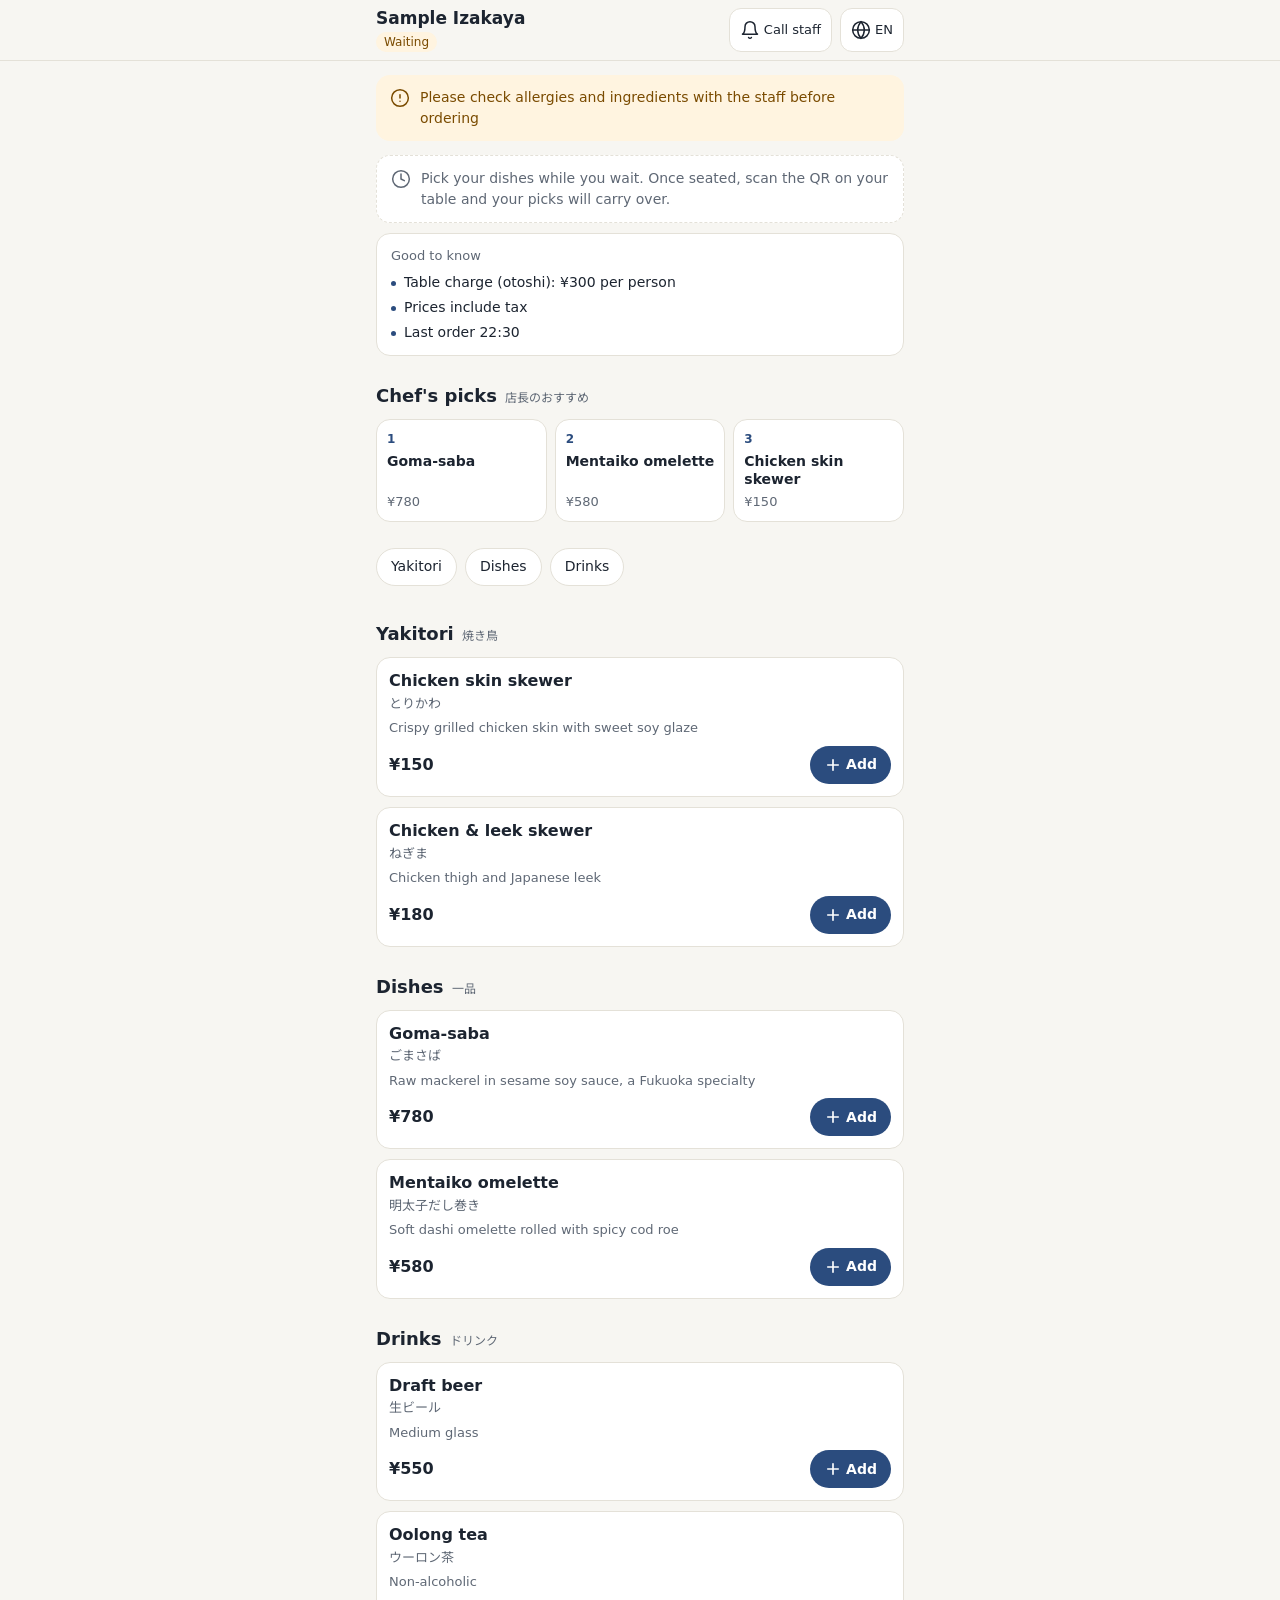
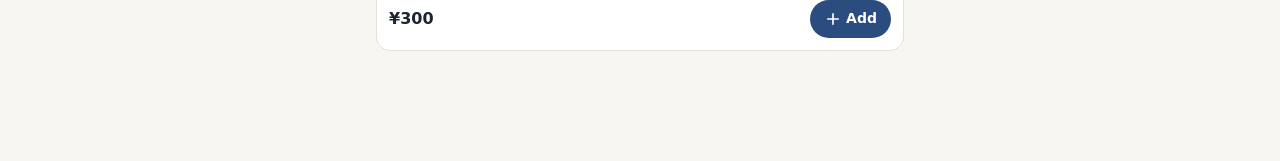
==== index.html @ e77e2971 "Yomeru guest menu: first version (sample shop)" ====
<!doctype html>
<html lang="ja">
<head>
<meta charset="utf-8">
<meta name="viewport" content="width=device-width, initial-scale=1, viewport-fit=cover">
<meta name="theme-color" content="#F7F6F2">
<meta name="robots" content="noindex">
<title>Yomeru Menu</title>
<link rel="preconnect" href="https://fonts.googleapis.com">
<link rel="preconnect" href="https://fonts.gstatic.com" crossorigin>
<link rel="stylesheet" href="https://fonts.googleapis.com/css2?family=Noto+Sans+JP:wght@400;500;700&family=Noto+Sans+KR:wght@400;500;700&family=Noto+Sans+SC:wght@400;500;700&display=swap">
<link rel="stylesheet" href="assets/style.css">
</head>
<body>
<div id="app" aria-live="polite"><div class="loading">Yomeru</div></div>
<div id="sheet-root"></div>
<script src="assets/app.js"></script>
</body>
</html>
---- assets/style.css ----
:root {
  --bg: #F7F6F2;
  --surface: #FFFFFF;
  --ink: #1C2430;
  --muted: #5F6875;
  --line: #E4E1D8;
  --accent: #2B4C7E;
  --accent-soft: #E8EDF5;
  --warn-bg: #FFF4E0;
  --warn-ink: #7A4B00;
  --radius: 14px;
  --tap: 44px;
  --font: "Noto Sans JP", "Noto Sans KR", "Noto Sans SC", system-ui, sans-serif;
}
html[lang="ko"] { --font: "Noto Sans KR", "Noto Sans JP", system-ui, sans-serif; }
html[lang="zh"] { --font: "Noto Sans SC", "Noto Sans JP", system-ui, sans-serif; }
html[lang="en"] { --font: system-ui, -apple-system, "Segoe UI", Roboto, "Noto Sans JP", sans-serif; }

* { box-sizing: border-box; }
html { -webkit-text-size-adjust: 100%; }
body {
  margin: 0; background: var(--bg); color: var(--ink);
  font-family: var(--font); font-size: 16px; line-height: 1.5;
  -webkit-tap-highlight-color: transparent;
}
.ja-font { font-family: "Noto Sans JP", system-ui, sans-serif; }
button { font: inherit; color: inherit; border: 0; background: none; cursor: pointer; padding: 0; }
button:focus-visible { outline: 3px solid var(--accent); outline-offset: 2px; }
.icon { width: 22px; height: 22px; flex: none; stroke: currentColor; fill: none; stroke-width: 1.8; stroke-linecap: round; stroke-linejoin: round; }
.wrap { max-width: 560px; margin: 0 auto; padding: 0 16px; }
.loading { min-height: 100vh; display: grid; place-items: center; color: var(--muted); letter-spacing: .1em; }

/* Header */
.top {
  position: sticky; top: 0; z-index: 10; background: rgba(247,246,242,.94);
  backdrop-filter: blur(8px); -webkit-backdrop-filter: blur(8px); border-bottom: 1px solid var(--line);
}
.top .wrap { display: flex; align-items: center; gap: 8px; min-height: 60px; }
.top .title { flex: 1; min-width: 0; }
.top h1 { font-size: 17px; margin: 0; line-height: 1.3; white-space: nowrap; overflow: hidden; text-overflow: ellipsis; }
.seat-chip { display: inline-block; font-size: 12px; font-weight: 500; color: var(--accent); background: var(--accent-soft); border-radius: 999px; padding: 1px 8px; margin-top: 2px; }
.seat-chip.waiting { color: var(--warn-ink); background: var(--warn-bg); }
.icon-btn {
  min-width: var(--tap); height: var(--tap); border-radius: 12px; display: inline-flex; align-items: center; justify-content: center;
  gap: 4px; padding: 0 10px; border: 1px solid var(--line); background: var(--surface); font-size: 13px; font-weight: 500;
}
.icon-btn.plain { border-color: transparent; background: transparent; padding: 0; }
.icon-btn .icon { width: 20px; height: 20px; }

/* Notices */
.banner { display: flex; gap: 10px; align-items: flex-start; border-radius: var(--radius); padding: 12px 14px; margin-top: 14px; font-size: 14px; }
.banner .icon { margin-top: 1px; width: 20px; height: 20px; }
.banner.allergy { background: var(--warn-bg); color: var(--warn-ink); font-weight: 500; }
.banner.waiting { background: var(--surface); border: 1px dashed var(--line); color: var(--muted); }
.notices { background: var(--surface); border: 1px solid var(--line); border-radius: var(--radius); padding: 12px 14px; margin-top: 10px; font-size: 14px; }
.notices h2 { font-size: 13px; color: var(--muted); margin: 0 0 6px; font-weight: 500; }
.notices ul { margin: 0; padding: 0; list-style: none; display: grid; gap: 4px; }
.notices li { display: flex; gap: 8px; }
.notices li::before { content: ""; width: 5px; height: 5px; border-radius: 50%; background: var(--accent); margin-top: 9px; flex: none; }

/* Sections */
.section-title { display: flex; align-items: baseline; gap: 8px; font-size: 18px; margin: 26px 0 10px; }
.section-title small { font-size: 12px; color: var(--muted); font-weight: 400; }
.picks { display: grid; grid-template-columns: repeat(3, 1fr); gap: 8px; }
.pick {
  background: var(--surface); border: 1px solid var(--line); border-radius: var(--radius); padding: 10px; text-align: left;
  display: flex; flex-direction: column; gap: 4px; min-height: 96px; position: relative;
}
.pick .rank { font-size: 12px; font-weight: 700; color: var(--accent); }
.pick .nm { font-size: 14px; font-weight: 700; line-height: 1.3; }
.pick .pr { margin-top: auto; font-size: 13px; color: var(--muted); }
.pick .qbadge { position: absolute; top: 8px; right: 8px; }

.tabs { position: sticky; top: 60px; z-index: 9; background: var(--bg); margin: 18px -16px 0; padding: 8px 16px; display: flex; gap: 8px; overflow-x: auto; scrollbar-width: none; }
.tabs::-webkit-scrollbar { display: none; }
.tab { flex: none; min-height: 38px; padding: 0 14px; border-radius: 999px; border: 1px solid var(--line); background: var(--surface); font-size: 14px; font-weight: 500; white-space: nowrap; }
.cat { scroll-margin-top: 116px; }

/* Cards */
.cards { display: grid; gap: 10px; }
.card { background: var(--surface); border: 1px solid var(--line); border-radius: var(--radius); display: flex; gap: 12px; padding: 12px; cursor: pointer; }
.card .thumb { width: 88px; height: 88px; border-radius: 10px; object-fit: cover; flex: none; background: var(--line); }
.card .body { flex: 1; min-width: 0; display: flex; flex-direction: column; }
.card h3 { margin: 0; font-size: 16px; line-height: 1.35; }
.jname { margin: 1px 0 0; font-size: 13px; color: var(--muted); font-family: "Noto Sans JP", system-ui, sans-serif; }
.card .desc { margin: 6px 0 0; font-size: 13px; color: var(--muted); display: -webkit-box; -webkit-line-clamp: 2; -webkit-box-orient: vertical; overflow: hidden; }
.card .row { display: flex; align-items: center; justify-content: space-between; margin-top: auto; padding-top: 8px; gap: 8px; }
.price { font-weight: 700; font-variant-numeric: tabular-nums; }
.opt-note { font-size: 12px; color: var(--muted); }

.add-btn { height: 38px; min-width: var(--tap); padding: 0 14px; border-radius: 999px; background: var(--accent); color: #fff; font-size: 14px; font-weight: 700; display: inline-flex; align-items: center; gap: 4px; }
.add-btn .icon { width: 18px; height: 18px; stroke-width: 2.2; }
.stepper { display: inline-flex; align-items: center; border: 1px solid var(--line); border-radius: 999px; background: var(--surface); }
.stepper button { width: var(--tap); height: 38px; display: inline-flex; align-items: center; justify-content: center; color: var(--accent); }
.stepper button .icon { width: 18px; height: 18px; stroke-width: 2.2; }
.stepper .n { min-width: 24px; text-align: center; font-weight: 700; font-variant-numeric: tabular-nums; }
.qbadge { min-width: 22px; height: 22px; border-radius: 999px; background: var(--accent); color: #fff; font-size: 12px; font-weight: 700; display: inline-flex; align-items: center; justify-content: center; padding: 0 6px; }

/* Bottom bar */
.spacer { height: 110px; }
.bottom { position: fixed; left: 0; right: 0; bottom: 0; z-index: 20; padding: 10px 16px calc(10px + env(safe-area-inset-bottom)); background: linear-gradient(to top, var(--bg) 70%, rgba(247,246,242,0)); }
.bottom .inner { max-width: 528px; margin: 0 auto; }
.primary {
  width: 100%; min-height: 54px; border-radius: 16px; background: var(--accent); color: #fff; font-size: 16px; font-weight: 700;
  display: flex; align-items: center; justify-content: center; gap: 10px; padding: 0 18px; box-shadow: 0 6px 18px rgba(28,36,48,.18);
}
.primary[disabled] { opacity: .4; box-shadow: none; cursor: default; }
.primary .grow { flex: 1; text-align: left; }
.secondary { width: 100%; min-height: 50px; border-radius: 16px; border: 1px solid var(--line); background: var(--surface); font-weight: 700; display: flex; flex-direction: column; align-items: center; justify-content: center; line-height: 1.25; padding: 4px 12px; }
.sub-ja { font-size: 11px; font-weight: 400; opacity: .75; font-family: "Noto Sans JP", system-ui, sans-serif; }

/* Cart */
.block { background: var(--surface); border: 1px solid var(--line); border-radius: var(--radius); margin-top: 14px; overflow: hidden; }
.block h2 { font-size: 15px; margin: 0; padding: 12px 14px; border-bottom: 1px solid var(--line); }
.block.muted h2 { color: var(--muted); }
.line { display: flex; align-items: center; gap: 10px; padding: 10px 14px; border-bottom: 1px solid var(--line); }
.line .info { flex: 1; min-width: 0; }
.line .nm { font-weight: 500; line-height: 1.35; }
.line .lp { font-size: 13px; color: var(--muted); font-variant-numeric: tabular-nums; }
.line .q { font-weight: 700; font-variant-numeric: tabular-nums; }
.sum { display: flex; justify-content: space-between; padding: 12px 14px; font-weight: 700; font-variant-numeric: tabular-nums; }
.empty { padding: 20px 14px; text-align: center; color: var(--muted); font-size: 14px; }
.link-btn { display: block; margin: 22px auto 0; min-height: var(--tap); padding: 0 12px; color: var(--muted); font-size: 13px; text-decoration: underline; }

/* Staff */
.staff { background: #fff; min-height: 100vh; font-family: "Noto Sans JP", system-ui, sans-serif; }
.staff-head { background: var(--accent); color: #fff; padding: 18px 16px 16px; }
.staff-head .wrap { padding: 0; }
.staff-head h1 { margin: 0; font-size: 26px; line-height: 1.3; }
.staff-head .seat { font-size: 30px; font-weight: 700; margin-top: 4px; }
.staff-head .gl { font-size: 15px; opacity: .9; margin-top: 2px; }
.s-line { display: flex; align-items: center; gap: 12px; padding: 14px 0; border-bottom: 1px solid var(--line); }
.s-line .info { flex: 1; min-width: 0; }
.s-line .ja { font-size: 24px; font-weight: 700; line-height: 1.3; }
.s-line .gn { font-size: 13px; color: var(--muted); margin-top: 2px; font-family: var(--font); }
.s-line .q { font-size: 28px; font-weight: 700; white-space: nowrap; font-variant-numeric: tabular-nums; }
.s-total { display: flex; justify-content: space-between; align-items: baseline; padding: 16px 0; font-size: 22px; font-weight: 700; font-variant-numeric: tabular-nums; }
.s-total small { font-size: 13px; font-weight: 400; color: var(--muted); margin-left: 4px; }
.s-note { font-family: var(--font); background: var(--accent-soft); color: var(--accent); border-radius: 12px; padding: 12px; text-align: center; font-weight: 700; margin: 6px 0 16px; }
.s-actions { display: grid; grid-template-columns: 1fr 1.4fr; gap: 10px; padding-bottom: calc(24px + env(safe-area-inset-bottom)); font-family: var(--font); }
.s-actions .primary { flex-direction: column; gap: 0; line-height: 1.25; box-shadow: none; }
.s-hint { font-family: var(--font); font-size: 12px; color: var(--muted); text-align: center; margin: -6px 0 10px; }

/* Call */
.calls { display: grid; gap: 10px; margin-top: 14px; }
.call-btn { display: flex; align-items: center; gap: 14px; min-height: 64px; padding: 10px 16px; border-radius: var(--radius); background: var(--surface); border: 1px solid var(--line); text-align: left; }
.call-btn .icon { width: 26px; height: 26px; color: var(--accent); }
.call-btn .nm { font-weight: 700; font-size: 17px; }
.hint { font-size: 13px; color: var(--muted); margin: 14px 0 0; }
.call-show { position: fixed; inset: 0; z-index: 50; background: #fff; display: flex; flex-direction: column; padding: 16px 16px calc(16px + env(safe-area-inset-bottom)); }
.call-show .msg { flex: 1; display: flex; flex-direction: column; justify-content: center; align-items: center; text-align: center; gap: 18px; font-family: "Noto Sans JP", system-ui, sans-serif; }
.call-show .seat { font-size: 28px; font-weight: 700; color: var(--accent); }
.call-show .ja { font-size: clamp(28px, 9vw, 60px); font-weight: 700; line-height: 1.3; word-break: auto-phrase; }
.call-show .gl { font-size: 15px; color: var(--muted); font-family: var(--font); }

/* Language select */
.lang-screen { min-height: 100vh; display: flex; flex-direction: column; justify-content: center; padding: 24px 16px; max-width: 420px; margin: 0 auto; }
.brand { font-size: 13px; letter-spacing: .14em; color: var(--muted); text-align: center; }
.lang-screen h1 { text-align: center; font-size: 20px; margin: 8px 0 4px; }
.lang-screen .shop { text-align: center; color: var(--muted); margin: 0 0 22px; font-family: "Noto Sans JP", system-ui, sans-serif; }
.lang-list { display: grid; gap: 10px; }
.lang-btn { min-height: 58px; border-radius: var(--radius); background: var(--surface); border: 1px solid var(--line); font-size: 18px; font-weight: 700; }
.lang-btn.on { border-color: var(--accent); color: var(--accent); box-shadow: inset 0 0 0 1px var(--accent); }

/* Sheet */
.backdrop { position: fixed; inset: 0; z-index: 40; background: rgba(28,36,48,.45); animation: fade .18s ease-out; }
.sheet {
  position: fixed; left: 0; right: 0; bottom: 0; z-index: 41; max-height: 92vh; overflow-y: auto; background: var(--surface);
  border-radius: 20px 20px 0 0; padding: 0 0 calc(16px + env(safe-area-inset-bottom)); max-width: 560px; margin: 0 auto;
  animation: up .22s ease-out;
}
.sheet .grab { width: 40px; height: 4px; border-radius: 4px; background: var(--line); margin: 8px auto 0; }
.sheet .close { position: absolute; top: 10px; right: 10px; width: var(--tap); height: var(--tap); border-radius: 50%; background: rgba(255,255,255,.92); display: flex; align-items: center; justify-content: center; }
.sheet .big { display: block; width: 100%; aspect-ratio: 4 / 3; object-fit: cover; background: var(--line); margin-top: 8px; }
.sheet .content { padding: 14px 16px 0; }
.sheet h2 { margin: 0; font-size: 21px; line-height: 1.35; padding-right: 40px; }
.sheet .jname { font-size: 15px; }
.sheet .desc { color: var(--muted); margin: 10px 0 0; font-size: 15px; }
.sheet .price { display: block; margin-top: 10px; font-size: 19px; }
.opt { margin-top: 16px; }
.opt h3 { font-size: 14px; margin: 0 0 8px; }
.chips { display: flex; flex-wrap: wrap; gap: 8px; }
.chip { min-height: var(--tap); min-width: 72px; padding: 0 16px; border-radius: 999px; border: 1px solid var(--line); background: var(--surface); font-weight: 500; }
.chip.on { background: var(--accent); border-color: var(--accent); color: #fff; }
.chip .sub-ja { display: block; margin-top: -2px; }
.sheet-actions { display: flex; gap: 10px; align-items: center; padding: 18px 16px 0; }
.sheet-actions .stepper button { height: 50px; }
.sheet-actions .primary { box-shadow: none; }

@keyframes up { from { transform: translateY(100%); } to { transform: none; } }
@keyframes fade { from { opacity: 0; } to { opacity: 1; } }
@media (prefers-reduced-motion: reduce) { .sheet, .backdrop { animation: none; } }
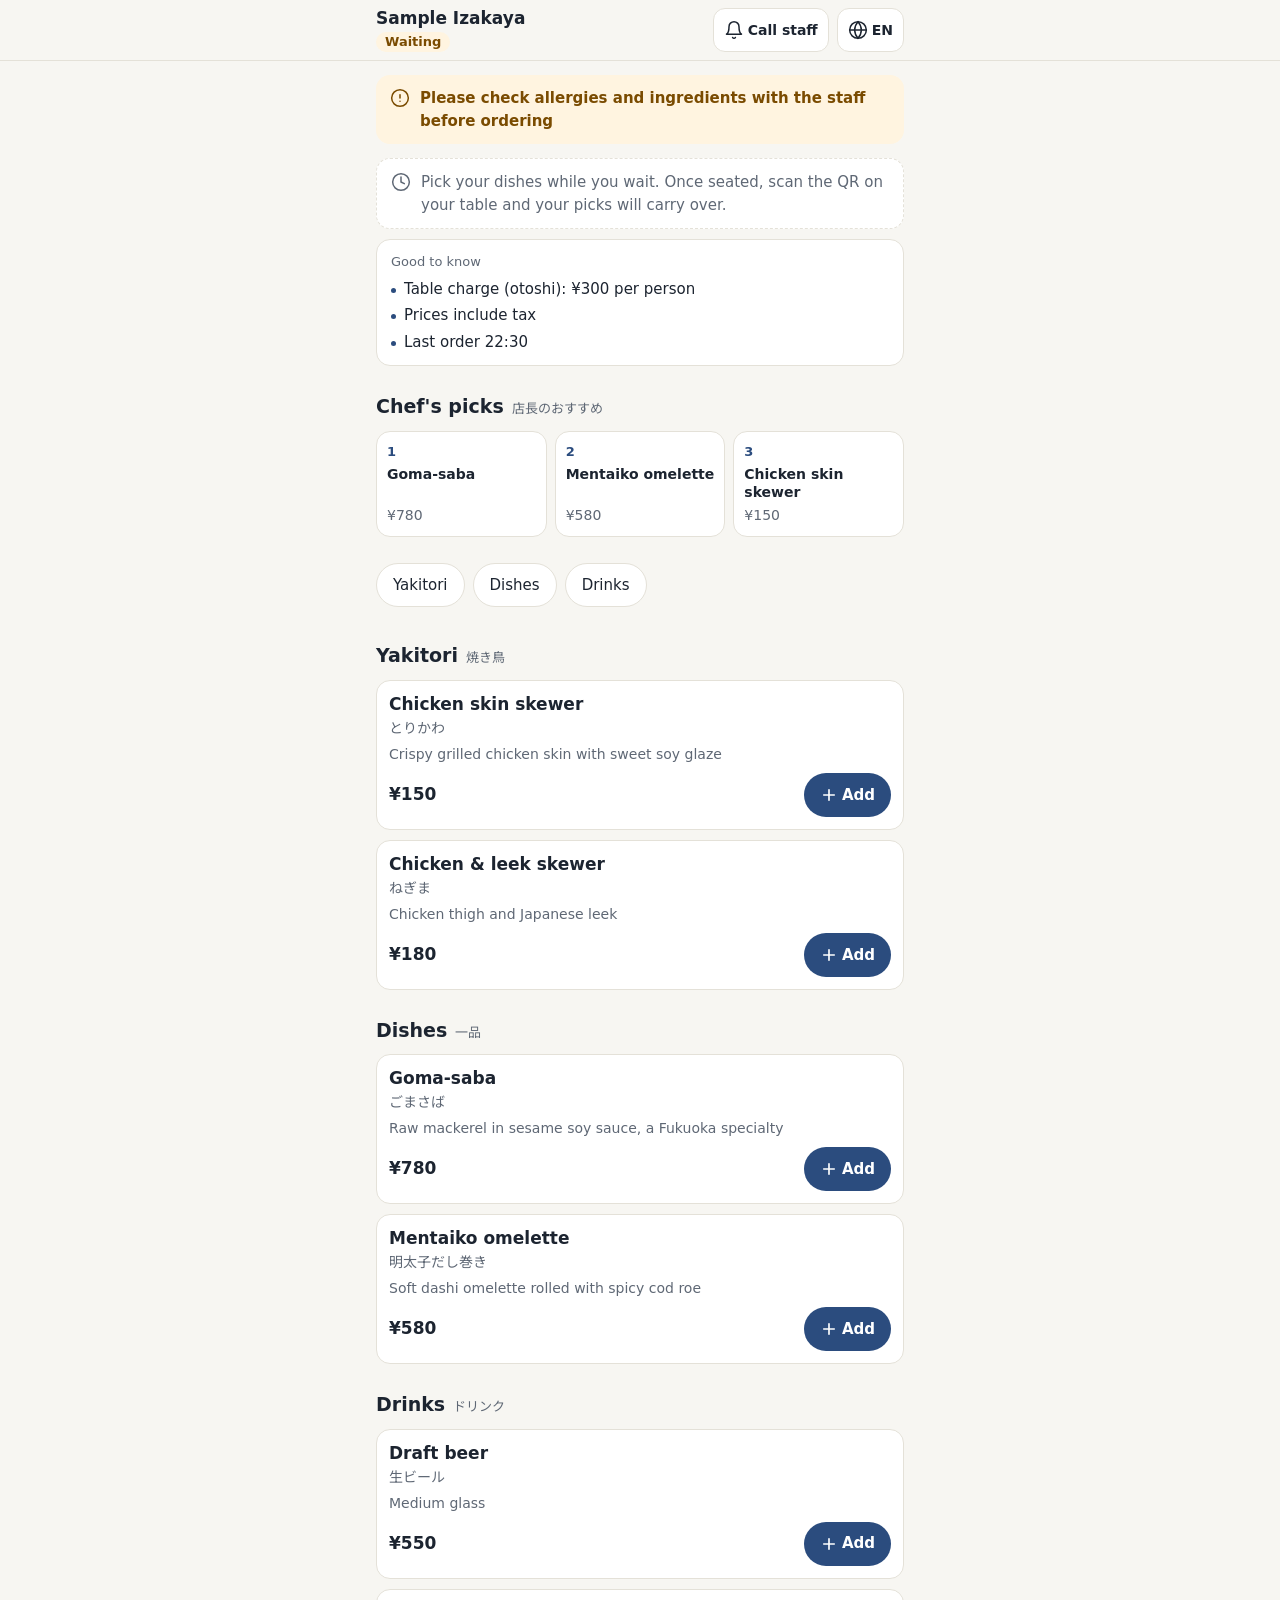
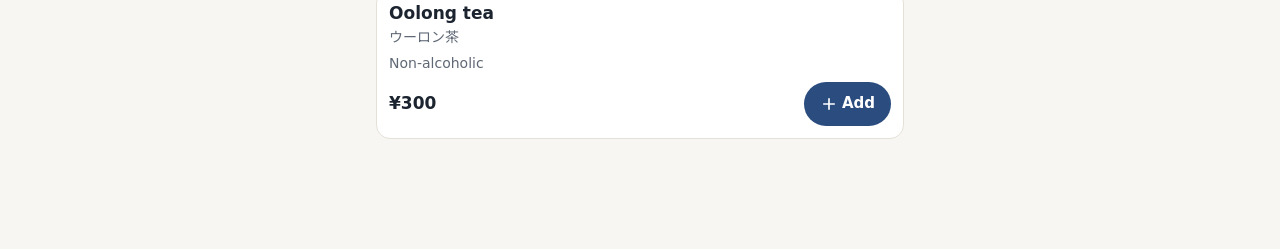
==== commit 1f05f8cb: "Polish guest flow for first-time tourists and staff Fonts load after first paint and only for the gu" ====
--- a/index.html
+++ b/index.html
@@ -6,14 +6,17 @@
 <meta name="theme-color" content="#F7F6F2">
 <meta name="robots" content="noindex">
 <title>Yomeru Menu</title>
+<link rel="icon" href="data:image/svg+xml,%3Csvg xmlns='http://www.w3.org/2000/svg' viewBox='0 0 32 32'%3E%3Crect width='32' height='32' rx='7' fill='%232B4C7E'/%3E%3Cpath d='M9 11h14M9 16h14M9 21h9' stroke='%23fff' stroke-width='2.5' stroke-linecap='round'/%3E%3C/svg%3E">
+<!-- Web fonts are added by app.js after the first paint (only the families the
+     guest's language needs), so a slow connection never waits on them. -->
 <link rel="preconnect" href="https://fonts.googleapis.com">
 <link rel="preconnect" href="https://fonts.gstatic.com" crossorigin>
-<link rel="stylesheet" href="https://fonts.googleapis.com/css2?family=Noto+Sans+JP:wght@400;500;700&family=Noto+Sans+KR:wght@400;500;700&family=Noto+Sans+SC:wght@400;500;700&display=swap">
 <link rel="stylesheet" href="assets/style.css">
 </head>
 <body>
-<div id="app" aria-live="polite"><div class="loading">Yomeru</div></div>
+<div id="app"><div class="loading"><span class="spinner"></span><span>メニュー · Menu · 메뉴 · 菜单</span></div></div>
 <div id="sheet-root"></div>
+<noscript><p style="padding:24px;text-align:center">JavaScript を有効にしてください · Please enable JavaScript · 자바스크립트를 켜 주세요 · 请启用 JavaScript</p></noscript>
 <script src="assets/app.js"></script>
 </body>
 </html>
--- a/assets/style.css
+++ b/assets/style.css
@@ -23,12 +23,21 @@
   font-family: var(--font); font-size: 16px; line-height: 1.5;
   -webkit-tap-highlight-color: transparent;
 }
-.ja-font { font-family: "Noto Sans JP", system-ui, sans-serif; }
-button { font: inherit; color: inherit; border: 0; background: none; cursor: pointer; padding: 0; }
+/* touch-action stops double-tap zoom when + is tapped quickly */
+button {
+  font: inherit; color: inherit; border: 0; background: none; cursor: pointer; padding: 0;
+  touch-action: manipulation; -webkit-user-select: none; user-select: none;
+}
 button:focus-visible { outline: 3px solid var(--accent); outline-offset: 2px; }
+button:active { opacity: .82; }
 .icon { width: 22px; height: 22px; flex: none; stroke: currentColor; fill: none; stroke-width: 1.8; stroke-linecap: round; stroke-linejoin: round; }
 .wrap { max-width: 560px; margin: 0 auto; padding: 0 16px; }
-.loading { min-height: 100vh; display: grid; place-items: center; color: var(--muted); letter-spacing: .1em; }
+.loading {
+  min-height: 100vh; min-height: 100dvh; display: flex; flex-direction: column; gap: 14px;
+  align-items: center; justify-content: center; color: var(--muted); padding: 16px; text-align: center;
+}
+.spinner { width: 28px; height: 28px; border-radius: 50%; border: 3px solid var(--line); border-top-color: var(--accent); animation: spin .8s linear infinite; }
+.retry { min-height: var(--tap); padding: 0 22px; border-radius: 999px; background: var(--accent); color: #fff; font-weight: 700; }
 
 /* Header */
 .top {
@@ -38,155 +47,161 @@
 .top .wrap { display: flex; align-items: center; gap: 8px; min-height: 60px; }
 .top .title { flex: 1; min-width: 0; }
 .top h1 { font-size: 17px; margin: 0; line-height: 1.3; white-space: nowrap; overflow: hidden; text-overflow: ellipsis; }
-.seat-chip { display: inline-block; font-size: 12px; font-weight: 500; color: var(--accent); background: var(--accent-soft); border-radius: 999px; padding: 1px 8px; margin-top: 2px; }
+.seat-chip { display: inline-block; font-size: 13px; font-weight: 700; line-height: 1.4; color: var(--accent); background: var(--accent-soft); border-radius: 999px; padding: 1px 9px; margin-top: 2px; }
 .seat-chip.waiting { color: var(--warn-ink); background: var(--warn-bg); }
 .icon-btn {
   min-width: var(--tap); height: var(--tap); border-radius: 12px; display: inline-flex; align-items: center; justify-content: center;
-  gap: 4px; padding: 0 10px; border: 1px solid var(--line); background: var(--surface); font-size: 13px; font-weight: 500;
+  gap: 4px; padding: 0 10px; border: 1px solid var(--line); background: var(--surface); font-size: 14px; font-weight: 700; flex: none;
 }
 .icon-btn.plain { border-color: transparent; background: transparent; padding: 0; }
 .icon-btn .icon { width: 20px; height: 20px; }
 
 /* Notices */
-.banner { display: flex; gap: 10px; align-items: flex-start; border-radius: var(--radius); padding: 12px 14px; margin-top: 14px; font-size: 14px; }
+.banner { display: flex; gap: 10px; align-items: flex-start; border-radius: var(--radius); padding: 12px 14px; margin-top: 14px; font-size: 15px; }
 .banner .icon { margin-top: 1px; width: 20px; height: 20px; }
-.banner.allergy { background: var(--warn-bg); color: var(--warn-ink); font-weight: 500; }
+.banner.allergy { background: var(--warn-bg); color: var(--warn-ink); font-weight: 700; }
 .banner.waiting { background: var(--surface); border: 1px dashed var(--line); color: var(--muted); }
-.notices { background: var(--surface); border: 1px solid var(--line); border-radius: var(--radius); padding: 12px 14px; margin-top: 10px; font-size: 14px; }
-.notices h2 { font-size: 13px; color: var(--muted); margin: 0 0 6px; font-weight: 500; }
+.notices { background: var(--surface); border: 1px solid var(--line); border-radius: var(--radius); padding: 12px 14px; margin-top: 10px; font-size: 15px; }
+.notices h2 { font-size: 13px; color: var(--muted); margin: 0 0 6px; font-weight: 400; }
 .notices ul { margin: 0; padding: 0; list-style: none; display: grid; gap: 4px; }
 .notices li { display: flex; gap: 8px; }
-.notices li::before { content: ""; width: 5px; height: 5px; border-radius: 50%; background: var(--accent); margin-top: 9px; flex: none; }
+.notices li::before { content: ""; width: 5px; height: 5px; border-radius: 50%; background: var(--accent); margin-top: 10px; flex: none; }
 
 /* Sections */
-.section-title { display: flex; align-items: baseline; gap: 8px; font-size: 18px; margin: 26px 0 10px; }
-.section-title small { font-size: 12px; color: var(--muted); font-weight: 400; }
+.section-title { display: flex; align-items: baseline; flex-wrap: wrap; gap: 2px 8px; font-size: 19px; margin: 26px 0 10px; }
+.section-title small { font-size: 13px; color: var(--muted); font-weight: 400; }
 .picks { display: grid; grid-template-columns: repeat(3, 1fr); gap: 8px; }
 .pick {
   background: var(--surface); border: 1px solid var(--line); border-radius: var(--radius); padding: 10px; text-align: left;
-  display: flex; flex-direction: column; gap: 4px; min-height: 96px; position: relative;
-}
-.pick .rank { font-size: 12px; font-weight: 700; color: var(--accent); }
-.pick .nm { font-size: 14px; font-weight: 700; line-height: 1.3; }
-.pick .pr { margin-top: auto; font-size: 13px; color: var(--muted); }
-.pick .qbadge { position: absolute; top: 8px; right: 8px; }
+  display: flex; flex-direction: column; gap: 4px; min-height: 100px; position: relative; min-width: 0;
+}
+.pick .rank { font-size: 13px; font-weight: 700; color: var(--accent); }
+.pick .nm { font-size: 14px; font-weight: 700; line-height: 1.3; display: -webkit-box; -webkit-line-clamp: 3; -webkit-box-orient: vertical; overflow: hidden; overflow-wrap: anywhere; }
+.pick .pr { margin-top: auto; font-size: 14px; color: var(--muted); font-variant-numeric: tabular-nums; }
+.pick [data-badge] { position: absolute; top: 8px; right: 8px; }
 
 .tabs { position: sticky; top: 60px; z-index: 9; background: var(--bg); margin: 18px -16px 0; padding: 8px 16px; display: flex; gap: 8px; overflow-x: auto; scrollbar-width: none; }
 .tabs::-webkit-scrollbar { display: none; }
-.tab { flex: none; min-height: 38px; padding: 0 14px; border-radius: 999px; border: 1px solid var(--line); background: var(--surface); font-size: 14px; font-weight: 500; white-space: nowrap; }
-.cat { scroll-margin-top: 116px; }
+.tab { flex: none; min-height: var(--tap); padding: 0 16px; border-radius: 999px; border: 1px solid var(--line); background: var(--surface); font-size: 15px; white-space: nowrap; }
+.cat { scroll-margin-top: 124px; }
 
 /* Cards */
 .cards { display: grid; gap: 10px; }
 .card { background: var(--surface); border: 1px solid var(--line); border-radius: var(--radius); display: flex; gap: 12px; padding: 12px; cursor: pointer; }
+.card:active { background: #FBFAF7; }
 .card .thumb { width: 88px; height: 88px; border-radius: 10px; object-fit: cover; flex: none; background: var(--line); }
 .card .body { flex: 1; min-width: 0; display: flex; flex-direction: column; }
-.card h3 { margin: 0; font-size: 16px; line-height: 1.35; }
-.jname { margin: 1px 0 0; font-size: 13px; color: var(--muted); font-family: "Noto Sans JP", system-ui, sans-serif; }
-.card .desc { margin: 6px 0 0; font-size: 13px; color: var(--muted); display: -webkit-box; -webkit-line-clamp: 2; -webkit-box-orient: vertical; overflow: hidden; }
+.card h3 { margin: 0; font-size: 17px; line-height: 1.35; }
+.jname { margin: 1px 0 0; font-size: 14px; color: var(--muted); font-family: "Noto Sans JP", system-ui, sans-serif; }
+.card .desc { margin: 6px 0 0; font-size: 14px; color: var(--muted); display: -webkit-box; -webkit-line-clamp: 3; -webkit-box-orient: vertical; overflow: hidden; }
 .card .row { display: flex; align-items: center; justify-content: space-between; margin-top: auto; padding-top: 8px; gap: 8px; }
-.price { font-weight: 700; font-variant-numeric: tabular-nums; }
-.opt-note { font-size: 12px; color: var(--muted); }
-
-.add-btn { height: 38px; min-width: var(--tap); padding: 0 14px; border-radius: 999px; background: var(--accent); color: #fff; font-size: 14px; font-weight: 700; display: inline-flex; align-items: center; gap: 4px; }
+.price { font-weight: 700; font-size: 17px; font-variant-numeric: tabular-nums; }
+.ctl { display: inline-flex; align-items: center; gap: 8px; }
+
+.add-btn { height: var(--tap); min-width: var(--tap); padding: 0 16px; border-radius: 999px; background: var(--accent); color: #fff; font-size: 15px; font-weight: 700; display: inline-flex; align-items: center; gap: 4px; }
 .add-btn .icon { width: 18px; height: 18px; stroke-width: 2.2; }
 .stepper { display: inline-flex; align-items: center; border: 1px solid var(--line); border-radius: 999px; background: var(--surface); }
-.stepper button { width: var(--tap); height: 38px; display: inline-flex; align-items: center; justify-content: center; color: var(--accent); }
+.stepper button { width: var(--tap); height: var(--tap); display: inline-flex; align-items: center; justify-content: center; color: var(--accent); }
 .stepper button .icon { width: 18px; height: 18px; stroke-width: 2.2; }
-.stepper .n { min-width: 24px; text-align: center; font-weight: 700; font-variant-numeric: tabular-nums; }
-.qbadge { min-width: 22px; height: 22px; border-radius: 999px; background: var(--accent); color: #fff; font-size: 12px; font-weight: 700; display: inline-flex; align-items: center; justify-content: center; padding: 0 6px; }
+.stepper .n { min-width: 26px; text-align: center; font-weight: 700; font-size: 17px; font-variant-numeric: tabular-nums; }
+.qbadge { min-width: 24px; height: 24px; border-radius: 999px; background: var(--accent); color: #fff; font-size: 13px; font-weight: 700; display: inline-flex; align-items: center; justify-content: center; padding: 0 6px; }
 
 /* Bottom bar */
 .spacer { height: 110px; }
 .bottom { position: fixed; left: 0; right: 0; bottom: 0; z-index: 20; padding: 10px 16px calc(10px + env(safe-area-inset-bottom)); background: linear-gradient(to top, var(--bg) 70%, rgba(247,246,242,0)); }
 .bottom .inner { max-width: 528px; margin: 0 auto; }
 .primary {
-  width: 100%; min-height: 54px; border-radius: 16px; background: var(--accent); color: #fff; font-size: 16px; font-weight: 700;
+  width: 100%; min-height: 56px; border-radius: 16px; background: var(--accent); color: #fff; font-size: 17px; font-weight: 700;
   display: flex; align-items: center; justify-content: center; gap: 10px; padding: 0 18px; box-shadow: 0 6px 18px rgba(28,36,48,.18);
 }
+.primary.ghost { background: var(--surface); color: var(--accent); border: 1px solid var(--accent); font-size: 15px; }
 .primary[disabled] { opacity: .4; box-shadow: none; cursor: default; }
 .primary .grow { flex: 1; text-align: left; }
-.secondary { width: 100%; min-height: 50px; border-radius: 16px; border: 1px solid var(--line); background: var(--surface); font-weight: 700; display: flex; flex-direction: column; align-items: center; justify-content: center; line-height: 1.25; padding: 4px 12px; }
-.sub-ja { font-size: 11px; font-weight: 400; opacity: .75; font-family: "Noto Sans JP", system-ui, sans-serif; }
+.secondary { width: 100%; min-height: 56px; border-radius: 16px; border: 1px solid var(--line); background: var(--surface); font-weight: 700; display: flex; flex-direction: column; align-items: center; justify-content: center; line-height: 1.25; padding: 4px 12px; }
+.sub-ja { font-size: 12px; font-weight: 400; opacity: .8; font-family: "Noto Sans JP", system-ui, sans-serif; }
 
 /* Cart */
 .block { background: var(--surface); border: 1px solid var(--line); border-radius: var(--radius); margin-top: 14px; overflow: hidden; }
-.block h2 { font-size: 15px; margin: 0; padding: 12px 14px; border-bottom: 1px solid var(--line); }
+.block h2 { font-size: 16px; margin: 0; padding: 12px 14px; border-bottom: 1px solid var(--line); }
 .block.muted h2 { color: var(--muted); }
 .line { display: flex; align-items: center; gap: 10px; padding: 10px 14px; border-bottom: 1px solid var(--line); }
 .line .info { flex: 1; min-width: 0; }
-.line .nm { font-weight: 500; line-height: 1.35; }
-.line .lp { font-size: 13px; color: var(--muted); font-variant-numeric: tabular-nums; }
+.line .nm { font-weight: 700; line-height: 1.35; }
+.line .lp { font-size: 14px; color: var(--muted); font-variant-numeric: tabular-nums; }
 .line .q { font-weight: 700; font-variant-numeric: tabular-nums; }
-.sum { display: flex; justify-content: space-between; padding: 12px 14px; font-weight: 700; font-variant-numeric: tabular-nums; }
-.empty { padding: 20px 14px; text-align: center; color: var(--muted); font-size: 14px; }
-.link-btn { display: block; margin: 22px auto 0; min-height: var(--tap); padding: 0 12px; color: var(--muted); font-size: 13px; text-decoration: underline; }
-
-/* Staff */
-.staff { background: #fff; min-height: 100vh; font-family: "Noto Sans JP", system-ui, sans-serif; }
-.staff-head { background: var(--accent); color: #fff; padding: 18px 16px 16px; }
+.sum { display: flex; justify-content: space-between; padding: 14px; font-size: 17px; font-weight: 700; font-variant-numeric: tabular-nums; }
+.empty { padding: 20px 14px; text-align: center; color: var(--muted); font-size: 15px; }
+.link-btn { display: block; margin: 22px auto 0; min-height: var(--tap); padding: 0 12px; color: var(--muted); font-size: 14px; text-decoration: underline; }
+
+/* Staff screen: read by staff at arm's length from the guest's phone */
+.staff { background: #fff; min-height: 100vh; min-height: 100dvh; font-family: "Noto Sans JP", system-ui, sans-serif; }
+.staff-head { background: var(--accent); color: #fff; padding: 14px 16px 12px; }
 .staff-head .wrap { padding: 0; }
-.staff-head h1 { margin: 0; font-size: 26px; line-height: 1.3; }
-.staff-head .seat { font-size: 30px; font-weight: 700; margin-top: 4px; }
-.staff-head .gl { font-size: 15px; opacity: .9; margin-top: 2px; }
+.staff-head h1 { margin: 0; font-size: 22px; line-height: 1.3; }
+.staff-head .seat { font-size: 34px; font-weight: 700; line-height: 1.25; }
+.staff-head .gl { font-size: 15px; opacity: .92; margin-top: 2px; }
 .s-line { display: flex; align-items: center; gap: 12px; padding: 14px 0; border-bottom: 1px solid var(--line); }
 .s-line .info { flex: 1; min-width: 0; }
-.s-line .ja { font-size: 24px; font-weight: 700; line-height: 1.3; }
-.s-line .gn { font-size: 13px; color: var(--muted); margin-top: 2px; font-family: var(--font); }
-.s-line .q { font-size: 28px; font-weight: 700; white-space: nowrap; font-variant-numeric: tabular-nums; }
-.s-total { display: flex; justify-content: space-between; align-items: baseline; padding: 16px 0; font-size: 22px; font-weight: 700; font-variant-numeric: tabular-nums; }
-.s-total small { font-size: 13px; font-weight: 400; color: var(--muted); margin-left: 4px; }
+.s-line .ja { font-size: 27px; font-weight: 700; line-height: 1.3; overflow-wrap: anywhere; }
+.s-line .gn { font-size: 14px; color: var(--muted); margin-top: 2px; font-family: var(--font); }
+.s-line .q { font-size: 32px; font-weight: 700; white-space: nowrap; font-variant-numeric: tabular-nums; }
+.s-total { display: flex; justify-content: space-between; align-items: baseline; gap: 8px; padding: 16px 0; font-size: 24px; font-weight: 700; font-variant-numeric: tabular-nums; }
+.s-total small { font-size: 15px; font-weight: 400; color: var(--muted); margin-left: 6px; }
+.s-total .cnt { font-size: 18px; font-weight: 700; color: var(--ink); }
 .s-note { font-family: var(--font); background: var(--accent-soft); color: var(--accent); border-radius: 12px; padding: 12px; text-align: center; font-weight: 700; margin: 6px 0 16px; }
 .s-actions { display: grid; grid-template-columns: 1fr 1.4fr; gap: 10px; padding-bottom: calc(24px + env(safe-area-inset-bottom)); font-family: var(--font); }
 .s-actions .primary { flex-direction: column; gap: 0; line-height: 1.25; box-shadow: none; }
-.s-hint { font-family: var(--font); font-size: 12px; color: var(--muted); text-align: center; margin: -6px 0 10px; }
+.s-hint { font-family: var(--font); font-size: 13px; color: var(--muted); text-align: center; margin: -6px 0 10px; }
 
 /* Call */
 .calls { display: grid; gap: 10px; margin-top: 14px; }
-.call-btn { display: flex; align-items: center; gap: 14px; min-height: 64px; padding: 10px 16px; border-radius: var(--radius); background: var(--surface); border: 1px solid var(--line); text-align: left; }
+.call-btn { display: flex; align-items: center; gap: 14px; min-height: 68px; padding: 10px 16px; border-radius: var(--radius); background: var(--surface); border: 1px solid var(--line); text-align: left; }
 .call-btn .icon { width: 26px; height: 26px; color: var(--accent); }
-.call-btn .nm { font-weight: 700; font-size: 17px; }
-.hint { font-size: 13px; color: var(--muted); margin: 14px 0 0; }
+.call-btn .nm { font-weight: 700; font-size: 18px; }
+.call-btn .sub-ja { display: block; font-size: 13px; }
+.hint { font-size: 14px; color: var(--muted); margin: 14px 0 0; }
 .call-show { position: fixed; inset: 0; z-index: 50; background: #fff; display: flex; flex-direction: column; padding: 16px 16px calc(16px + env(safe-area-inset-bottom)); }
 .call-show .msg { flex: 1; display: flex; flex-direction: column; justify-content: center; align-items: center; text-align: center; gap: 18px; font-family: "Noto Sans JP", system-ui, sans-serif; }
-.call-show .seat { font-size: 28px; font-weight: 700; color: var(--accent); }
-.call-show .ja { font-size: clamp(28px, 9vw, 60px); font-weight: 700; line-height: 1.3; word-break: auto-phrase; }
-.call-show .gl { font-size: 15px; color: var(--muted); font-family: var(--font); }
+.call-show .seat { font-size: 34px; font-weight: 700; color: var(--accent); }
+.call-show .ja { font-size: clamp(30px, 9.4vw, 60px); font-weight: 700; line-height: 1.3; word-break: auto-phrase; }
+.call-show .gl { font-size: 16px; color: var(--muted); font-family: var(--font); }
 
 /* Language select */
-.lang-screen { min-height: 100vh; display: flex; flex-direction: column; justify-content: center; padding: 24px 16px; max-width: 420px; margin: 0 auto; }
+.lang-screen { min-height: 100vh; min-height: 100dvh; display: flex; flex-direction: column; justify-content: center; padding: 24px 16px; max-width: 420px; margin: 0 auto; }
 .brand { font-size: 13px; letter-spacing: .14em; color: var(--muted); text-align: center; }
 .lang-screen h1 { text-align: center; font-size: 20px; margin: 8px 0 4px; }
 .lang-screen .shop { text-align: center; color: var(--muted); margin: 0 0 22px; font-family: "Noto Sans JP", system-ui, sans-serif; }
 .lang-list { display: grid; gap: 10px; }
-.lang-btn { min-height: 58px; border-radius: var(--radius); background: var(--surface); border: 1px solid var(--line); font-size: 18px; font-weight: 700; }
+.lang-btn { min-height: 60px; border-radius: var(--radius); background: var(--surface); border: 1px solid var(--line); font-size: 19px; font-weight: 700; }
 .lang-btn.on { border-color: var(--accent); color: var(--accent); box-shadow: inset 0 0 0 1px var(--accent); }
 
 /* Sheet */
 .backdrop { position: fixed; inset: 0; z-index: 40; background: rgba(28,36,48,.45); animation: fade .18s ease-out; }
 .sheet {
-  position: fixed; left: 0; right: 0; bottom: 0; z-index: 41; max-height: 92vh; overflow-y: auto; background: var(--surface);
+  position: fixed; left: 0; right: 0; bottom: 0; z-index: 41; max-height: 92vh; max-height: 92dvh; overflow-y: auto; background: var(--surface);
   border-radius: 20px 20px 0 0; padding: 0 0 calc(16px + env(safe-area-inset-bottom)); max-width: 560px; margin: 0 auto;
-  animation: up .22s ease-out;
+  animation: up .22s ease-out; overscroll-behavior: contain;
 }
 .sheet .grab { width: 40px; height: 4px; border-radius: 4px; background: var(--line); margin: 8px auto 0; }
 .sheet .close { position: absolute; top: 10px; right: 10px; width: var(--tap); height: var(--tap); border-radius: 50%; background: rgba(255,255,255,.92); display: flex; align-items: center; justify-content: center; }
 .sheet .big { display: block; width: 100%; aspect-ratio: 4 / 3; object-fit: cover; background: var(--line); margin-top: 8px; }
 .sheet .content { padding: 14px 16px 0; }
-.sheet h2 { margin: 0; font-size: 21px; line-height: 1.35; padding-right: 40px; }
-.sheet .jname { font-size: 15px; }
-.sheet .desc { color: var(--muted); margin: 10px 0 0; font-size: 15px; }
-.sheet .price { display: block; margin-top: 10px; font-size: 19px; }
+.sheet h2 { margin: 0; font-size: 22px; line-height: 1.35; padding-right: 44px; }
+.sheet .jname { font-size: 16px; }
+.sheet .desc { color: var(--muted); margin: 10px 0 0; font-size: 16px; }
+.sheet .price { display: block; margin-top: 10px; font-size: 20px; }
 .opt { margin-top: 16px; }
-.opt h3 { font-size: 14px; margin: 0 0 8px; }
+.opt h3 { font-size: 15px; margin: 0 0 8px; }
+.opt h3 span { font-weight: 400; color: var(--muted); }
 .chips { display: flex; flex-wrap: wrap; gap: 8px; }
-.chip { min-height: var(--tap); min-width: 72px; padding: 0 16px; border-radius: 999px; border: 1px solid var(--line); background: var(--surface); font-weight: 500; }
+.chip { min-height: 52px; min-width: 84px; padding: 4px 16px; border-radius: 999px; border: 1px solid var(--line); background: var(--surface); font-weight: 700; line-height: 1.25; }
 .chip.on { background: var(--accent); border-color: var(--accent); color: #fff; }
-.chip .sub-ja { display: block; margin-top: -2px; }
+.chip .sub-ja { display: block; }
 .sheet-actions { display: flex; gap: 10px; align-items: center; padding: 18px 16px 0; }
-.sheet-actions .stepper button { height: 50px; }
+.sheet-actions .stepper button { height: 54px; }
 .sheet-actions .primary { box-shadow: none; }
 
 @keyframes up { from { transform: translateY(100%); } to { transform: none; } }
 @keyframes fade { from { opacity: 0; } to { opacity: 1; } }
-@media (prefers-reduced-motion: reduce) { .sheet, .backdrop { animation: none; } }
+@keyframes spin { to { transform: rotate(360deg); } }
+@media (prefers-reduced-motion: reduce) { .sheet, .backdrop { animation: none; } .spinner { animation-duration: 2s; } }
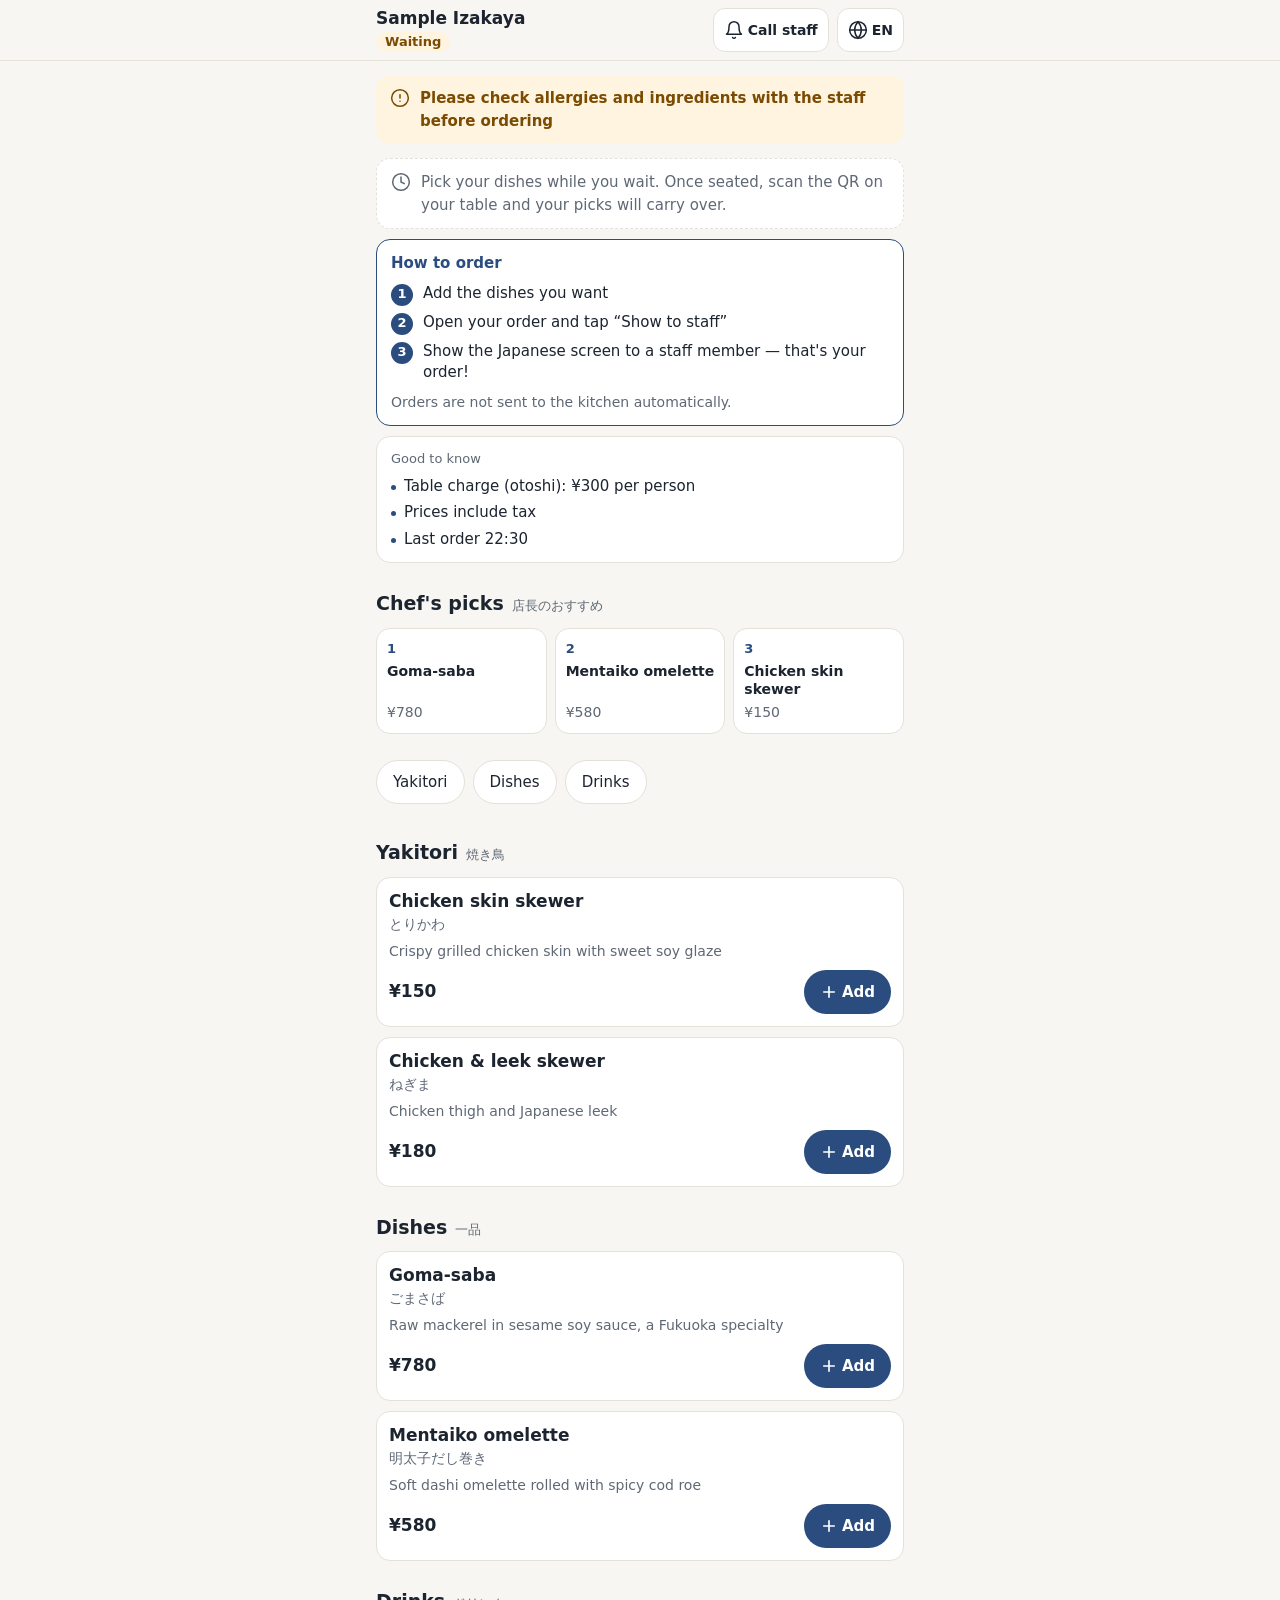
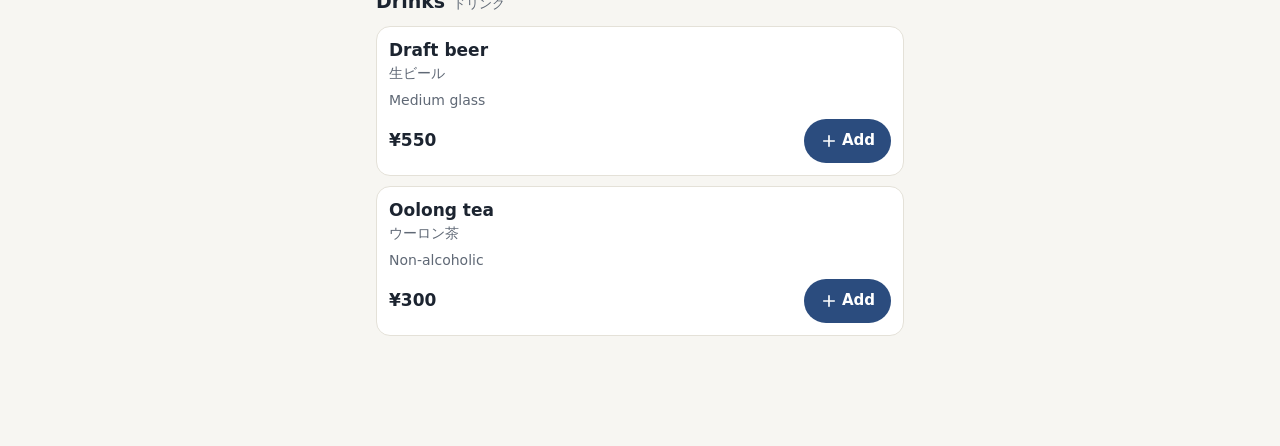
==== commit 7caf14c1: "How-to-order guide, phone built-in fonts, Traditional Chinese (zh-Hant) - Menu shows a 3-step how-to" ====
--- a/index.html
+++ b/index.html
@@ -7,10 +7,6 @@
 <meta name="robots" content="noindex">
 <title>Yomeru Menu</title>
 <link rel="icon" href="data:image/svg+xml,%3Csvg xmlns='http://www.w3.org/2000/svg' viewBox='0 0 32 32'%3E%3Crect width='32' height='32' rx='7' fill='%232B4C7E'/%3E%3Cpath d='M9 11h14M9 16h14M9 21h9' stroke='%23fff' stroke-width='2.5' stroke-linecap='round'/%3E%3C/svg%3E">
-<!-- Web fonts are added by app.js after the first paint (only the families the
-     guest's language needs), so a slow connection never waits on them. -->
-<link rel="preconnect" href="https://fonts.googleapis.com">
-<link rel="preconnect" href="https://fonts.gstatic.com" crossorigin>
 <link rel="stylesheet" href="assets/style.css">
 </head>
 <body>
--- a/assets/style.css
+++ b/assets/style.css
@@ -10,11 +10,15 @@
   --warn-ink: #7A4B00;
   --radius: 14px;
   --tap: 44px;
-  --font: "Noto Sans JP", "Noto Sans KR", "Noto Sans SC", system-ui, sans-serif;
-}
-html[lang="ko"] { --font: "Noto Sans KR", "Noto Sans JP", system-ui, sans-serif; }
-html[lang="zh"] { --font: "Noto Sans SC", "Noto Sans JP", system-ui, sans-serif; }
-html[lang="en"] { --font: system-ui, -apple-system, "Segoe UI", Roboto, "Noto Sans JP", sans-serif; }
+  /* Phone built-in fonts only (no web-font download). Japanese text always uses
+     --font-ja so kanji get Japanese glyph shapes even on a Korean/Chinese screen. */
+  --font-ja: -apple-system, BlinkMacSystemFont, "Hiragino Sans", "Hiragino Kaku Gothic ProN", "Noto Sans JP", "Noto Sans CJK JP", "Yu Gothic UI", "Yu Gothic", Meiryo, system-ui, sans-serif;
+  --font: var(--font-ja);
+}
+html[lang="ko"] { --font: -apple-system, BlinkMacSystemFont, "Apple SD Gothic Neo", "Noto Sans KR", "Noto Sans CJK KR", "Malgun Gothic", system-ui, sans-serif; }
+html[lang="zh"] { --font: -apple-system, BlinkMacSystemFont, "PingFang SC", "Noto Sans SC", "Noto Sans CJK SC", "Microsoft YaHei", system-ui, sans-serif; }
+html[lang="zh-Hant"] { --font: -apple-system, BlinkMacSystemFont, "PingFang TC", "Noto Sans TC", "Noto Sans CJK TC", "Microsoft JhengHei", system-ui, sans-serif; }
+html[lang="en"] { --font: system-ui, -apple-system, BlinkMacSystemFont, "Segoe UI", Roboto, "Helvetica Neue", sans-serif; }
 
 * { box-sizing: border-box; }
 html { -webkit-text-size-adjust: 100%; }
@@ -92,7 +96,7 @@
 .card .thumb { width: 88px; height: 88px; border-radius: 10px; object-fit: cover; flex: none; background: var(--line); }
 .card .body { flex: 1; min-width: 0; display: flex; flex-direction: column; }
 .card h3 { margin: 0; font-size: 17px; line-height: 1.35; }
-.jname { margin: 1px 0 0; font-size: 14px; color: var(--muted); font-family: "Noto Sans JP", system-ui, sans-serif; }
+.jname { margin: 1px 0 0; font-size: 14px; color: var(--muted); font-family: var(--font-ja); }
 .card .desc { margin: 6px 0 0; font-size: 14px; color: var(--muted); display: -webkit-box; -webkit-line-clamp: 3; -webkit-box-orient: vertical; overflow: hidden; }
 .card .row { display: flex; align-items: center; justify-content: space-between; margin-top: auto; padding-top: 8px; gap: 8px; }
 .price { font-weight: 700; font-size: 17px; font-variant-numeric: tabular-nums; }
@@ -118,7 +122,7 @@
 .primary[disabled] { opacity: .4; box-shadow: none; cursor: default; }
 .primary .grow { flex: 1; text-align: left; }
 .secondary { width: 100%; min-height: 56px; border-radius: 16px; border: 1px solid var(--line); background: var(--surface); font-weight: 700; display: flex; flex-direction: column; align-items: center; justify-content: center; line-height: 1.25; padding: 4px 12px; }
-.sub-ja { font-size: 12px; font-weight: 400; opacity: .8; font-family: "Noto Sans JP", system-ui, sans-serif; }
+.sub-ja { font-size: 12px; font-weight: 400; opacity: .8; font-family: var(--font-ja); }
 
 /* Cart */
 .block { background: var(--surface); border: 1px solid var(--line); border-radius: var(--radius); margin-top: 14px; overflow: hidden; }
@@ -134,7 +138,7 @@
 .link-btn { display: block; margin: 22px auto 0; min-height: var(--tap); padding: 0 12px; color: var(--muted); font-size: 14px; text-decoration: underline; }
 
 /* Staff screen: read by staff at arm's length from the guest's phone */
-.staff { background: #fff; min-height: 100vh; min-height: 100dvh; font-family: "Noto Sans JP", system-ui, sans-serif; }
+.staff { background: #fff; min-height: 100vh; min-height: 100dvh; font-family: var(--font-ja); }
 .staff-head { background: var(--accent); color: #fff; padding: 14px 16px 12px; }
 .staff-head .wrap { padding: 0; }
 .staff-head h1 { margin: 0; font-size: 22px; line-height: 1.3; }
@@ -161,7 +165,7 @@
 .call-btn .sub-ja { display: block; font-size: 13px; }
 .hint { font-size: 14px; color: var(--muted); margin: 14px 0 0; }
 .call-show { position: fixed; inset: 0; z-index: 50; background: #fff; display: flex; flex-direction: column; padding: 16px 16px calc(16px + env(safe-area-inset-bottom)); }
-.call-show .msg { flex: 1; display: flex; flex-direction: column; justify-content: center; align-items: center; text-align: center; gap: 18px; font-family: "Noto Sans JP", system-ui, sans-serif; }
+.call-show .msg { flex: 1; display: flex; flex-direction: column; justify-content: center; align-items: center; text-align: center; gap: 18px; font-family: var(--font-ja); }
 .call-show .seat { font-size: 34px; font-weight: 700; color: var(--accent); }
 .call-show .ja { font-size: clamp(30px, 9.4vw, 60px); font-weight: 700; line-height: 1.3; word-break: auto-phrase; }
 .call-show .gl { font-size: 16px; color: var(--muted); font-family: var(--font); }
@@ -170,7 +174,7 @@
 .lang-screen { min-height: 100vh; min-height: 100dvh; display: flex; flex-direction: column; justify-content: center; padding: 24px 16px; max-width: 420px; margin: 0 auto; }
 .brand { font-size: 13px; letter-spacing: .14em; color: var(--muted); text-align: center; }
 .lang-screen h1 { text-align: center; font-size: 20px; margin: 8px 0 4px; }
-.lang-screen .shop { text-align: center; color: var(--muted); margin: 0 0 22px; font-family: "Noto Sans JP", system-ui, sans-serif; }
+.lang-screen .shop { text-align: center; color: var(--muted); margin: 0 0 22px; font-family: var(--font-ja); }
 .lang-list { display: grid; gap: 10px; }
 .lang-btn { min-height: 60px; border-radius: var(--radius); background: var(--surface); border: 1px solid var(--line); font-size: 19px; font-weight: 700; }
 .lang-btn.on { border-color: var(--accent); color: var(--accent); box-shadow: inset 0 0 0 1px var(--accent); }
@@ -205,3 +209,11 @@
 @keyframes fade { from { opacity: 0; } to { opacity: 1; } }
 @keyframes spin { to { transform: rotate(360deg); } }
 @media (prefers-reduced-motion: reduce) { .sheet, .backdrop { animation: none; } .spinner { animation-duration: 2s; } }
+
+/* How-to-order guide: shown until the first order is placed */
+.howto { background: var(--surface); border: 1px solid var(--accent); border-radius: var(--radius); padding: 12px 14px; margin-top: 10px; }
+.howto h2 { font-size: 15px; margin: 0 0 8px; color: var(--accent); }
+.howto ol { margin: 0; padding: 0; list-style: none; counter-reset: step; display: grid; gap: 6px; }
+.howto li { counter-increment: step; display: flex; gap: 10px; align-items: flex-start; font-size: 15px; line-height: 1.45; }
+.howto li::before { content: counter(step); flex: none; width: 22px; height: 22px; margin-top: 1px; border-radius: 50%; background: var(--accent); color: #fff; font-size: 13px; font-weight: 700; display: inline-flex; align-items: center; justify-content: center; }
+.howto p { margin: 8px 0 0; font-size: 14px; color: var(--muted); }
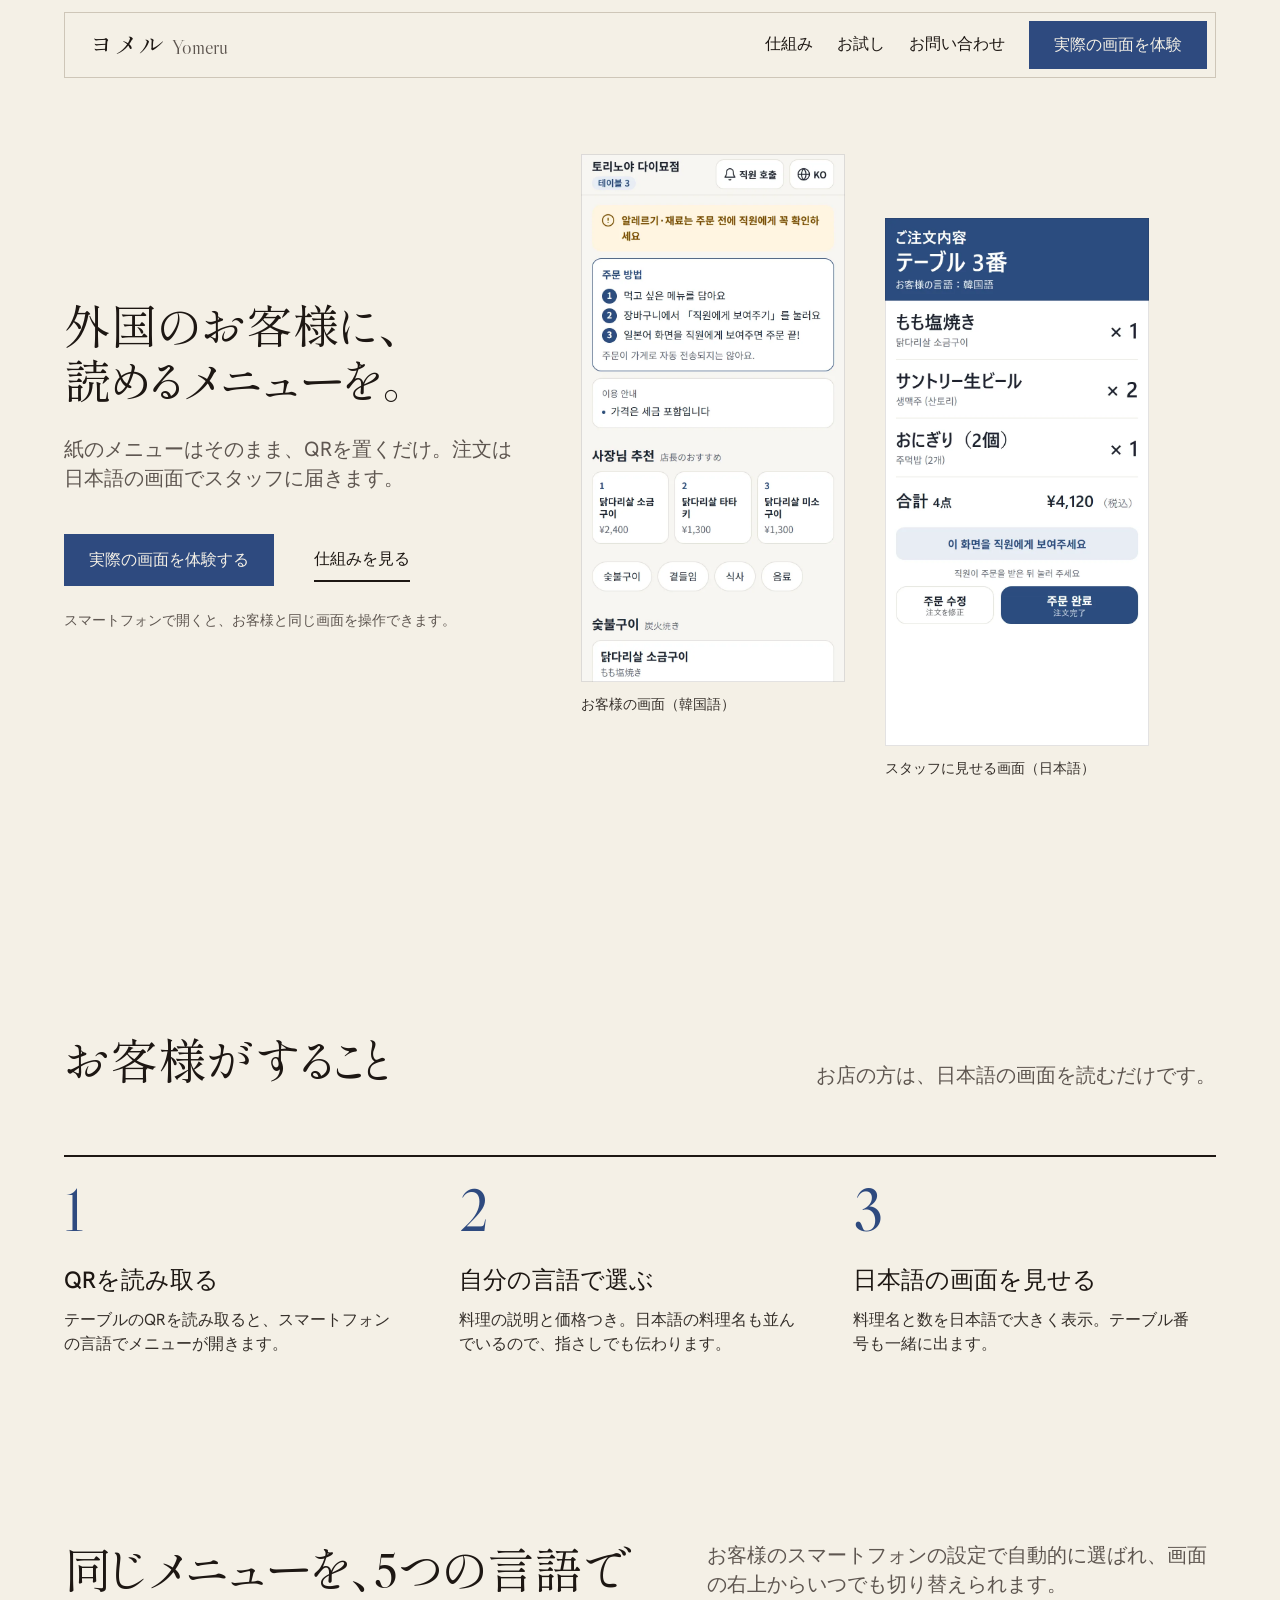
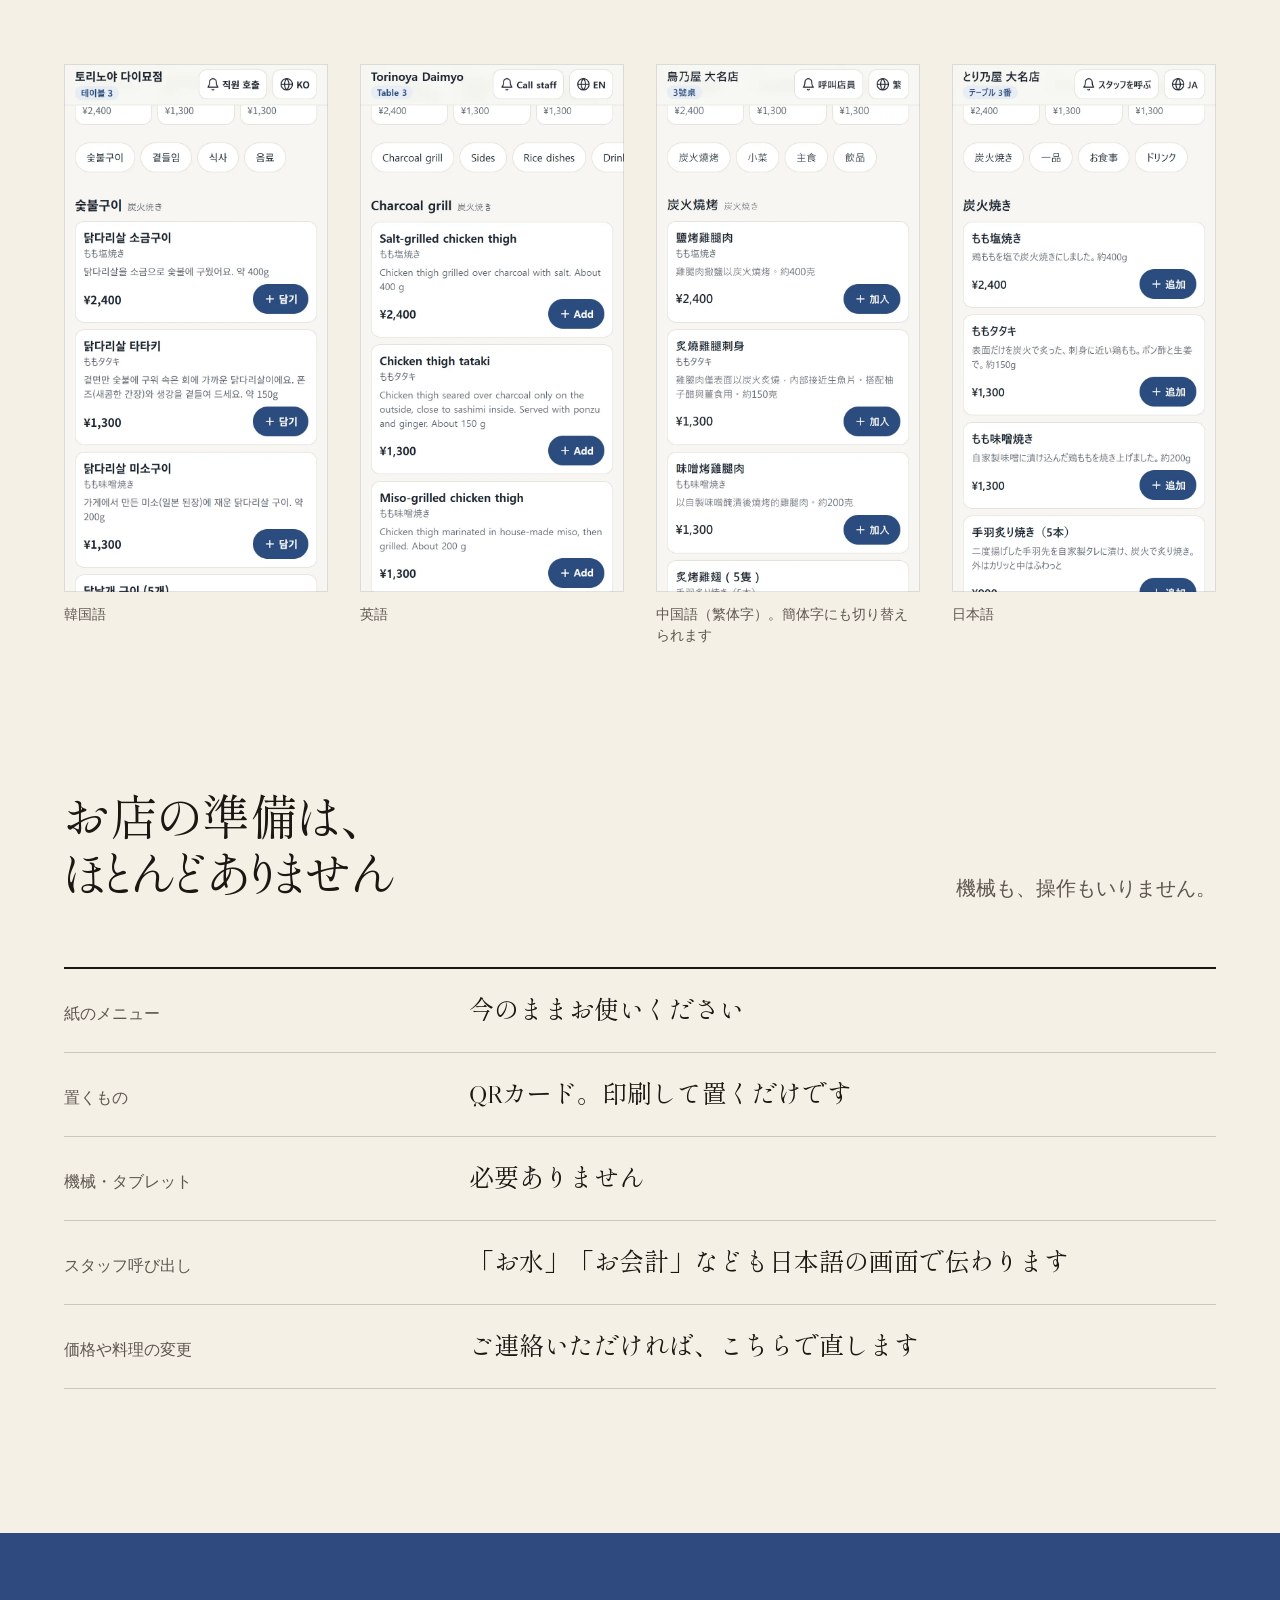
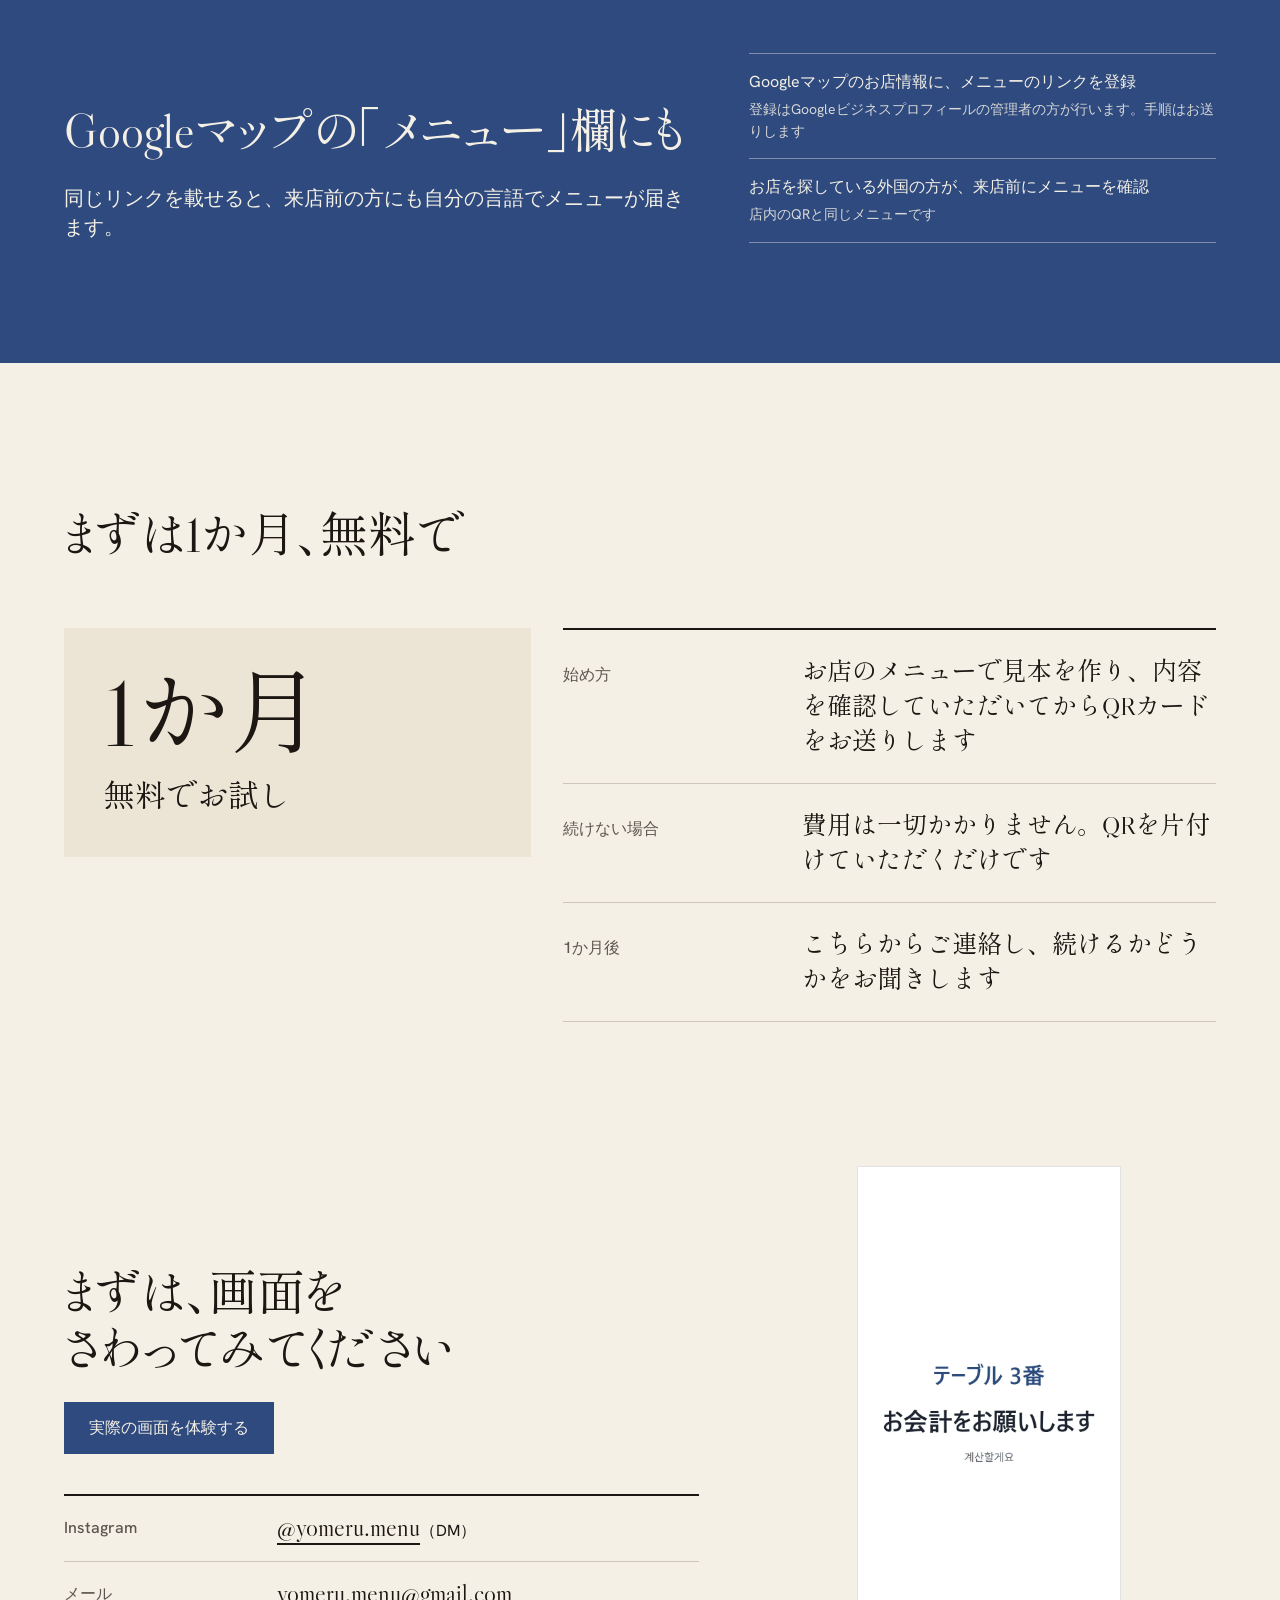
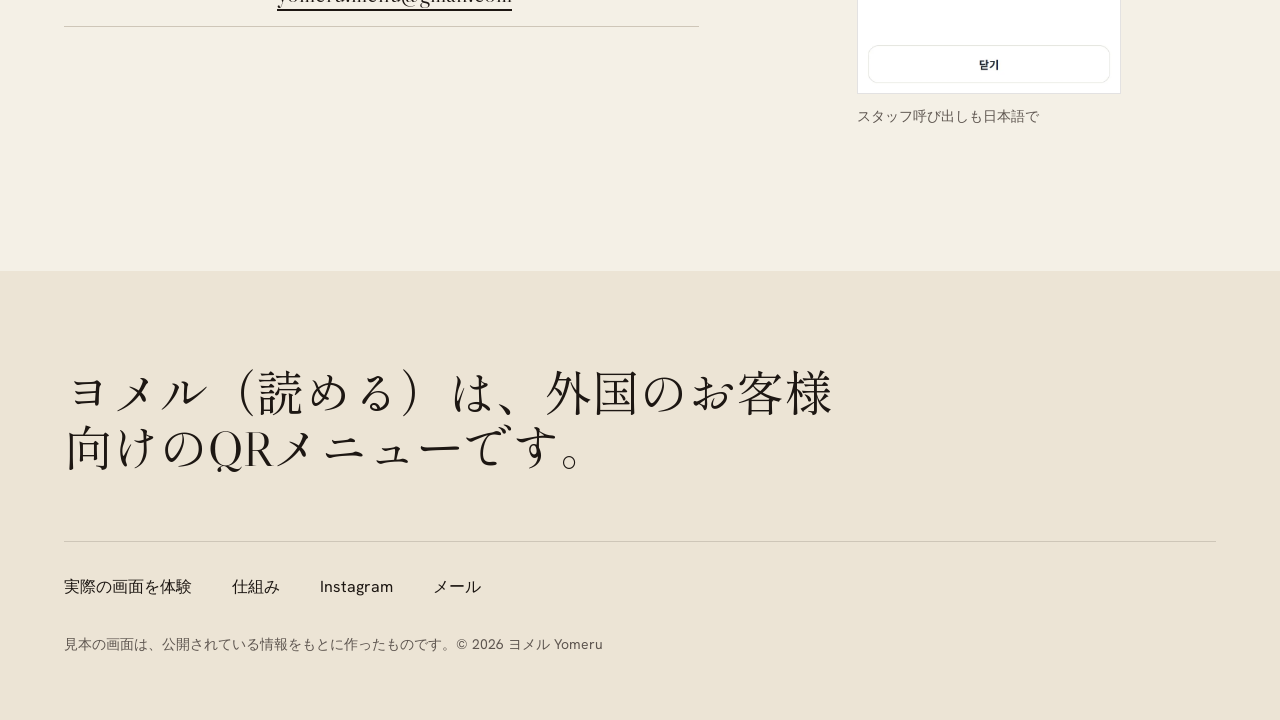
==== commit c28534fa: "Root: owner intro page (ja); guest app moves to app.html - index.html is now the service intro for s" ====
--- a/index.html
+++ b/index.html
@@ -3,16 +3,195 @@
 <head>
 <meta charset="utf-8">
 <meta name="viewport" content="width=device-width, initial-scale=1, viewport-fit=cover">
-<meta name="theme-color" content="#F7F6F2">
-<meta name="robots" content="noindex">
-<title>Yomeru Menu</title>
+<title>ヨメル Yomeru｜外国のお客様に、読めるメニューを</title>
+<meta name="description" content="紙のメニューはそのまま、QRを置くだけ。外国のお客様が自分の言語でメニューを選び、日本語の注文画面をスタッフに見せる、飲食店向けの多言語QRメニューです。1か月無料でお試しいただけます。">
+<meta property="og:type" content="website">
+<meta property="og:site_name" content="ヨメル Yomeru">
+<meta property="og:title" content="ヨメル Yomeru｜外国のお客様に、読めるメニューを">
+<meta property="og:description" content="紙のメニューはそのまま、QRを置くだけ。注文は日本語の画面でスタッフに届きます。1か月無料でお試しいただけます。">
+<meta property="og:url" content="https://yomeru-menu.com/">
+<meta property="og:image" content="https://yomeru-menu.com/lp/img/og.png">
+<meta property="og:image:width" content="1200">
+<meta property="og:image:height" content="630">
+<meta name="twitter:card" content="summary_large_image">
+<meta name="theme-color" content="#F2EEE4">
 <link rel="icon" href="data:image/svg+xml,%3Csvg xmlns='http://www.w3.org/2000/svg' viewBox='0 0 32 32'%3E%3Crect width='32' height='32' rx='7' fill='%232B4C7E'/%3E%3Cpath d='M9 11h14M9 16h14M9 21h9' stroke='%23fff' stroke-width='2.5' stroke-linecap='round'/%3E%3C/svg%3E">
-<link rel="stylesheet" href="assets/style.css">
+<link rel="preconnect" href="https://fonts.googleapis.com">
+<link rel="preconnect" href="https://fonts.gstatic.com" crossorigin>
+<link rel="stylesheet" href="https://fonts.googleapis.com/css2?family=Libre+Caslon+Display&family=Hanken+Grotesk:wght@400;500&family=Shippori+Mincho:wght@400;500&display=swap">
+<link rel="stylesheet" href="lp/lp.css">
 </head>
 <body>
-<div id="app"><div class="loading"><span class="spinner"></span><span>メニュー · Menu · 메뉴 · 菜单</span></div></div>
-<div id="sheet-root"></div>
-<noscript><p style="padding:24px;text-align:center">JavaScript を有効にしてください · Please enable JavaScript · 자바스크립트를 켜 주세요 · 请启用 JavaScript</p></noscript>
-<script src="assets/app.js"></script>
+
+<header class="nav">
+  <div class="nav__bar">
+    <a class="wordmark" href="/" aria-label="ヨメル Yomeru トップ"><span class="wordmark__ja">ヨメル</span><span class="wordmark__en">Yomeru</span></a>
+    <nav class="nav__links" aria-label="ページ内">
+      <a href="#how">仕組み</a>
+      <a href="#trial">お試し</a>
+      <a href="#contact">お問い合わせ</a>
+    </nav>
+    <a class="btn" href="/s/torinoya/?table=3">実際の画面を体験</a>
+  </div>
+</header>
+
+<main>
+  <section class="hero" aria-labelledby="hero-title">
+    <div class="container hero__grid">
+      <div class="hero__text">
+        <h1 id="hero-title">外国のお客様に、<br>読めるメニューを。</h1>
+        <p class="lead">紙のメニューはそのまま、QRを置くだけ。注文は日本語の画面でスタッフに届きます。</p>
+        <div class="actions">
+          <a class="btn" href="/s/torinoya/?table=3">実際の画面を体験する</a>
+          <a class="link" href="#how">仕組みを見る</a>
+        </div>
+        <p class="hero__note">スマートフォンで開くと、お客様と同じ画面を操作できます。</p>
+      </div>
+      <div class="pair">
+        <figure class="shot">
+          <img src="lp/img/menu-ko.webp" width="780" height="1560" alt="韓国語で表示されたメニュー画面。料理名の下に日本語名、価格と追加ボタンが並ぶ" fetchpriority="high">
+          <figcaption>お客様の画面（韓国語）</figcaption>
+        </figure>
+        <figure class="shot">
+          <img src="lp/img/staff.webp" width="780" height="1560" alt="スタッフに見せる日本語の注文画面。テーブル3番、もも塩焼き×1、サントリー生ビール×2、おにぎり×1、合計4点" fetchpriority="high">
+          <figcaption>スタッフに見せる画面（日本語）</figcaption>
+        </figure>
+      </div>
+    </div>
+  </section>
+
+  <section class="section" id="how" aria-labelledby="how-title">
+    <div class="container">
+      <div class="head head--split">
+        <h2 id="how-title">お客様がすること</h2>
+        <p class="lead">お店の方は、日本語の画面を読むだけです。</p>
+      </div>
+      <ol class="steps">
+        <li>
+          <h3>QRを読み取る</h3>
+          <p>テーブルのQRを読み取ると、スマートフォンの言語でメニューが開きます。</p>
+        </li>
+        <li>
+          <h3>自分の言語で選ぶ</h3>
+          <p>料理の説明と価格つき。日本語の料理名も並んでいるので、指さしでも伝わります。</p>
+        </li>
+        <li>
+          <h3>日本語の画面を見せる</h3>
+          <p>料理名と数を日本語で大きく表示。テーブル番号も一緒に出ます。</p>
+        </li>
+      </ol>
+    </div>
+  </section>
+
+  <section class="section" id="languages" aria-labelledby="lang-title">
+    <div class="container">
+      <div class="head head--split">
+        <h2 id="lang-title">同じメニューを、5つの言語で</h2>
+        <p class="lead">お客様のスマートフォンの設定で自動的に選ばれ、画面の右上からいつでも切り替えられます。</p>
+      </div>
+      <div class="langs">
+        <figure class="shot">
+          <img src="lp/img/menu-ko-grill.webp" width="780" height="1560" alt="韓国語表示のメニュー。炭火焼きの料理が説明と価格つきで並ぶ" loading="lazy">
+          <figcaption>韓国語</figcaption>
+        </figure>
+        <figure class="shot">
+          <img src="lp/img/menu-en.webp" width="780" height="1560" alt="英語表示の同じメニュー" loading="lazy">
+          <figcaption>英語</figcaption>
+        </figure>
+        <figure class="shot">
+          <img src="lp/img/menu-zh-Hant.webp" width="780" height="1560" alt="中国語（繁体字）表示の同じメニュー" loading="lazy">
+          <figcaption>中国語（繁体字）。簡体字にも切り替えられます</figcaption>
+        </figure>
+        <figure class="shot">
+          <img src="lp/img/menu-ja.webp" width="780" height="1560" alt="日本語表示の同じメニュー" loading="lazy">
+          <figcaption>日本語</figcaption>
+        </figure>
+      </div>
+    </div>
+  </section>
+
+  <section class="section" id="shop" aria-labelledby="shop-title">
+    <div class="container">
+      <div class="head head--split">
+        <h2 id="shop-title">お店の準備は、ほとんどありません</h2>
+        <p class="lead">機械も、操作もいりません。</p>
+      </div>
+      <dl class="sheet">
+        <div class="sheet__row"><dt>紙のメニュー</dt><dd>今のままお使いください</dd></div>
+        <div class="sheet__row"><dt>置くもの</dt><dd>QRカード。印刷して置くだけです</dd></div>
+        <div class="sheet__row"><dt>機械・タブレット</dt><dd>必要ありません</dd></div>
+        <div class="sheet__row"><dt>スタッフ呼び出し</dt><dd>「お水」「お会計」なども日本語の画面で伝わります</dd></div>
+        <div class="sheet__row"><dt>価格や料理の変更</dt><dd>ご連絡いただければ、こちらで直します</dd></div>
+      </dl>
+    </div>
+  </section>
+
+  <section class="band" id="maps" aria-labelledby="maps-title">
+    <div class="container band__grid">
+      <div>
+        <h2 id="maps-title">Googleマップの「メニュー」欄にも</h2>
+        <p class="lead">同じリンクを載せると、来店前の方にも自分の言語でメニューが届きます。</p>
+      </div>
+      <ol class="band__steps">
+        <li>Googleマップのお店情報に、メニューのリンクを登録
+          <small>登録はGoogleビジネスプロフィールの管理者の方が行います。手順はお送りします</small></li>
+        <li>お店を探している外国の方が、来店前にメニューを確認
+          <small>店内のQRと同じメニューです</small></li>
+      </ol>
+    </div>
+  </section>
+
+  <section class="section" id="trial" aria-labelledby="trial-title">
+    <div class="container">
+      <div class="head">
+        <h2 id="trial-title">まずは1か月、無料で</h2>
+      </div>
+      <div class="trial">
+        <div class="trial__figure">
+          <p>1か月</p>
+          <p>無料でお試し</p>
+        </div>
+        <dl class="sheet">
+          <div class="sheet__row"><dt>始め方</dt><dd>お店のメニューで見本を作り、内容を確認していただいてからQRカードをお送りします</dd></div>
+          <div class="sheet__row"><dt>続けない場合</dt><dd>費用は一切かかりません。QRを片付けていただくだけです</dd></div>
+          <div class="sheet__row"><dt>1か月後</dt><dd>こちらからご連絡し、続けるかどうかをお聞きします</dd></div>
+        </dl>
+      </div>
+    </div>
+  </section>
+
+  <section class="section" id="contact" aria-labelledby="contact-title">
+    <div class="container close">
+      <div class="close__text">
+        <h2 id="contact-title">まずは、画面をさわってみてください</h2>
+        <div class="actions">
+          <a class="btn" href="/s/torinoya/?table=3">実際の画面を体験する</a>
+        </div>
+        <dl class="contact">
+          <div class="contact__row"><dt>Instagram</dt><dd><a href="https://www.instagram.com/yomeru.menu/" rel="noopener">@yomeru.menu</a>（DM）</dd></div>
+          <div class="contact__row"><dt>メール</dt><dd><a href="mailto:yomeru.menu@gmail.com">yomeru.menu@gmail.com</a></dd></div>
+        </dl>
+      </div>
+      <figure class="shot">
+        <img src="lp/img/call-bill.webp" width="780" height="1560" alt="スタッフ呼び出し画面。テーブル3番、お会計をお願いします、と日本語で大きく表示" loading="lazy">
+        <figcaption>スタッフ呼び出しも日本語で</figcaption>
+      </figure>
+    </div>
+  </section>
+</main>
+
+<footer class="footer">
+  <div class="container">
+    <p class="footer__line">ヨメル（読める）は、外国のお客様向けのQRメニューです。</p>
+    <nav class="footer__links" aria-label="フッター">
+      <a href="/s/torinoya/?table=3">実際の画面を体験</a>
+      <a href="#how">仕組み</a>
+      <a href="https://www.instagram.com/yomeru.menu/" rel="noopener">Instagram</a>
+      <a href="mailto:yomeru.menu@gmail.com">メール</a>
+    </nav>
+    <p class="footer__legal">見本の画面は、公開されている情報をもとに作ったものです。© 2026 ヨメル Yomeru</p>
+  </div>
+</footer>
+
 </body>
 </html>
--- a/lp/lp.css
+++ b/lp/lp.css
@@ -0,0 +1,151 @@
+/* Hallmark · shape: Workbench (draw 2e83a8 dealt Stat-Led; swapped: no real figures to lead with) · genre: editorial · theme: Loom (deal 2/3, seed japanese-service-intro-fukuoka-68db·c5940516·2026-11-18·r0) · job: try · draw: 2e83a8
+ * hero: Counter · nav: floating bar (square, Loom) · footer: statement · imagery: the product (real captures of /s/torinoya/) · signature: one order shown twice, the guest's Korean menu beside the Japanese screen the staff reads · loom: ecru, indigo set to the brand navy #2B4C7E, Japanese display in Shippori Mincho behind Caslon
+ * axes: light/roman-serif/cool · posture: committed · contrast: pass · fold: pass · v2.0.0 */
+/* Hallmark · pre-emit critique: P4 H4 E4 S5 R4 V4 · weakest: P, a service page has little to argue; led with the one claim an owner can check in ten seconds (tap the real menu) */
+/* waive 47b: no device frame is drawn; captures sit square with the theme's 8% ink outline */
+@import url("./tokens.css");
+@import url("./base.css");
+
+:root {
+  /* brand navy (user-pinned) replaces Loom's indigo */
+  --color-accent: oklch(41.5% 0.095 262);       /* #2B4C7E */
+  --color-accent-2: oklch(49% 0.1 262);
+  --color-focus: oklch(49% 0.12 262);
+  --font-display: "Libre Caslon Display", "Shippori Mincho", "Hiragino Mincho ProN", "Yu Mincho", ui-serif, serif;
+  --font-body: "Hanken Grotesk", "Hiragino Sans", "Hiragino Kaku Gothic ProN", "Noto Sans JP", "Yu Gothic UI", "Yu Gothic", Meiryo, system-ui, sans-serif;
+  --shot-w: 264px;
+  --nav-h: 64px;
+}
+
+body { font-size: var(--text-md); }
+h1, h2 { line-height: 1.18; letter-spacing: 0; word-break: auto-phrase; }
+h1, h2, .wordmark, .sheet dd, .trial__figure, .contact a, .footer__line { font-feature-settings: "palt"; }
+h1 { font-size: clamp(2.25rem, 2.4vw + 1rem, 3.5rem); max-width: none; }
+h2 { max-width: none; }
+h3 { font-family: var(--font-body); font-weight: 500; font-size: var(--text-title); line-height: 1.35; letter-spacing: 0; }
+.lead { color: var(--color-muted); max-width: 32em; }
+
+/* controls: the Loom pair */
+.btn { display: inline-flex; align-items: center; justify-content: center; min-height: 52px; padding: 0 var(--space-lg); border: 1px solid var(--color-accent); border-radius: 0; background: var(--color-accent); color: var(--color-accent-ink); font: 500 var(--text-md)/1 var(--font-body); white-space: nowrap; text-decoration: none; cursor: pointer; transition: background-color var(--dur-short) var(--ease-out), transform var(--dur-micro) var(--ease-out); }
+.btn:hover { background: var(--color-accent-2); border-color: var(--color-accent-2); }
+.btn:active { transform: translateY(1px); }
+.btn:focus-visible { outline: 2px solid var(--color-focus); outline-offset: 3px; }
+.btn:disabled, .btn[aria-disabled="true"] { opacity: 0.55; cursor: not-allowed; transform: none; }
+.link { display: inline-flex; align-items: center; min-height: 44px; font-weight: 500; color: var(--color-ink); text-decoration: none; border-bottom: 2px solid currentColor; padding-block: var(--space-2xs); transition: border-color var(--dur-short) var(--ease-out), color var(--dur-short) var(--ease-out); }
+.link:hover { border-color: var(--color-accent); color: var(--color-accent); }
+.link:active { transform: translateY(1px); }
+.link:focus-visible { outline: 2px solid var(--color-focus); outline-offset: 3px; }
+.actions { display: flex; flex-wrap: wrap; align-items: center; gap: var(--space-md) var(--space-xl); }
+
+/* nav: a floating square bar */
+.nav { position: sticky; top: var(--space-sm); z-index: var(--z-sticky-nav); padding-inline: var(--gutter); }
+.nav__bar { max-width: calc(var(--container) - 2 * var(--gutter)); margin-inline: auto; min-height: var(--nav-h); display: flex; align-items: center; gap: var(--space-lg); padding: var(--space-xs) var(--space-xs) var(--space-xs) var(--space-lg); background: var(--color-paper); border: 1px solid var(--color-rule); }
+.wordmark { display: inline-flex; align-items: baseline; gap: var(--space-xs); color: var(--color-ink); text-decoration: none; margin-right: auto; }
+.wordmark:focus-visible { outline: 2px solid var(--color-focus); outline-offset: 3px; }
+.wordmark__ja { font: 400 var(--text-xl)/1 var(--font-display); }
+.wordmark__en { font: 400 var(--text-lg)/1 var(--font-display); color: var(--color-muted); }
+.nav__links { display: flex; gap: var(--space-lg); }
+.nav__links a { display: inline-flex; align-items: center; min-height: 44px; color: var(--color-ink); text-decoration: none; font-weight: 500; border-bottom: 2px solid transparent; transition: border-color var(--dur-short) var(--ease-out); }
+.nav__links a:hover { border-color: var(--color-accent); }
+.nav__links a:focus-visible { outline: 2px solid var(--color-focus); outline-offset: 3px; }
+.nav .btn { min-height: 48px; }
+
+/* product captures: square, the theme's 8% ink outline, no frame */
+.shot { margin: 0; }
+.shot img { width: 100%; height: auto; outline: 1px solid color-mix(in oklab, var(--color-ink) 12%, transparent); outline-offset: -1px; background: var(--color-paper-2); }
+.shot figcaption, .caption { margin-top: var(--space-sm); font-size: var(--text-sm); line-height: 1.5; color: var(--color-muted); }
+
+/* hero: Counter, the action beside the two screens */
+.hero { padding-block: var(--space-xl) var(--space-2xl); }
+.hero__grid { display: grid; grid-template-columns: minmax(0, 5fr) minmax(0, 7fr); gap: var(--space-2xl); align-items: center; min-height: calc(100dvh - var(--nav-h) - var(--space-sm) - var(--space-xl) - var(--space-2xl)); }
+.hero__text { display: grid; gap: var(--space-lg); }
+.hero__text .actions { margin-top: var(--space-md); }
+.hero__note { font-size: var(--text-sm); color: var(--color-muted); }
+.pair { display: grid; grid-template-columns: repeat(2, minmax(0, var(--shot-w))); gap: var(--space-xl); justify-content: start; align-items: start; }
+.pair .shot:last-child { margin-top: var(--space-2xl); }
+.pair figcaption { color: var(--color-ink-2); }
+
+/* sections */
+.section { padding-block: var(--section-gap) 0; }
+.section--s { padding-block-start: var(--section-gap-s); }
+.head { display: grid; gap: var(--space-md); margin-bottom: var(--space-2xl); }
+.head--split { grid-template-columns: minmax(0, 6fr) minmax(0, 5fr); align-items: end; gap: var(--space-lg) var(--gap-columns); }
+.head--split .lead { justify-self: end; }
+
+/* the guest's three steps: a real ordered list, numerals in the display face */
+.steps { list-style: none; margin: 0; padding: 0; display: grid; grid-template-columns: repeat(3, minmax(0, 1fr)); gap: var(--gap-columns); border-top: var(--rule-ink) solid var(--color-rule-ink); counter-reset: step; }
+.steps li { counter-increment: step; display: grid; align-content: start; gap: var(--space-sm); padding-top: var(--space-lg); padding-right: var(--space-lg); min-height: 240px; }
+.steps li::before { content: counter(step); font: 400 var(--text-display-s)/1 var(--font-display); color: var(--color-accent); margin-bottom: var(--space-sm); }
+.steps p { color: var(--color-ink-2); max-width: 26em; }
+
+/* languages: the same menu, four real captures across */
+.langs { display: grid; grid-template-columns: repeat(4, minmax(0, 1fr)); gap: var(--gap-columns); }
+.langs .shot img { aspect-ratio: 1 / 2; object-fit: cover; object-position: top; }
+
+/* the shop's side: ruled rows, a pattern-book sheet */
+.sheet { margin: 0; border-top: var(--rule-ink) solid var(--color-rule-ink); }
+.sheet__row { display: grid; grid-template-columns: minmax(0, 4fr) minmax(0, 8fr); gap: var(--gap-columns); align-items: baseline; padding-block: var(--space-lg); border-bottom: 1px solid var(--color-rule); }
+.sheet dt { font-weight: 500; color: var(--color-muted); }
+.sheet dd { margin: 0; font: 400 var(--text-xl)/1.4 var(--font-display); }
+
+/* Google Maps: the one navy band */
+.band { margin-top: var(--section-gap); padding-block: var(--section-gap-s); background: var(--color-accent); color: var(--color-accent-ink); }
+.band__grid { display: grid; grid-template-columns: minmax(0, 7fr) minmax(0, 5fr); gap: var(--gap-columns); align-items: end; }
+.band h2 { color: var(--color-accent-ink); }
+.band .lead { color: var(--color-accent-ink); margin-top: var(--space-lg); }
+.band__steps { margin: 0; padding: 0; list-style: none; border-top: 1px solid color-mix(in oklab, var(--color-accent-ink) 40%, transparent); }
+.band__steps li { padding-block: var(--space-md); border-bottom: 1px solid color-mix(in oklab, var(--color-accent-ink) 40%, transparent); }
+.band__steps small { display: block; margin-top: var(--space-2xs); font-size: var(--text-sm); color: var(--color-accent-ink); opacity: 0.85; }
+
+/* the trial: the offer as a figure beside its terms */
+.trial { display: grid; grid-template-columns: minmax(0, 5fr) minmax(0, 7fr); gap: var(--gap-columns); align-items: start; }
+.trial__figure { padding: var(--space-xl); background: var(--color-paper-2); }
+.trial__figure p:first-child { font: 400 clamp(4rem, 6vw + 1rem, 7rem)/1 var(--font-display); }
+.trial__figure p:last-child { margin-top: var(--space-md); font: 400 var(--text-2xl)/1.3 var(--font-display); }
+
+/* close: the action again beside one last screen, then how to reach us */
+.close { display: grid; grid-template-columns: minmax(0, 7fr) minmax(0, 5fr); gap: var(--space-2xl); align-items: center; padding-bottom: var(--section-gap); }
+.close__text { display: grid; gap: var(--space-lg); }
+.contact { margin: var(--space-md) 0 0; border-top: var(--rule-ink) solid var(--color-rule-ink); }
+.contact__row { display: grid; grid-template-columns: minmax(0, 3fr) minmax(0, 7fr); gap: var(--gap-columns); align-items: center; padding-block: var(--space-md); border-bottom: 1px solid var(--color-rule); }
+.contact dt { color: var(--color-muted); font-weight: 500; }
+.contact dd { margin: 0; }
+.contact a { color: var(--color-ink); font: 400 var(--text-xl)/1.3 var(--font-display); text-decoration: none; border-bottom: 2px solid currentColor; transition: border-color var(--dur-short) var(--ease-out), color var(--dur-short) var(--ease-out); }
+.contact a:hover { color: var(--color-accent); border-color: var(--color-accent); }
+.contact a:focus-visible { outline: 2px solid var(--color-focus); outline-offset: 3px; }
+.close .shot { justify-self: center; width: min(100%, var(--shot-w)); }
+
+/* footer: a statement */
+.footer { padding-block: var(--space-3xl) var(--space-2xl); background: var(--color-paper-2); }
+.footer__line { font: 400 var(--text-section)/1.15 var(--font-display); max-width: 16em; }
+.footer__links { display: flex; flex-wrap: wrap; gap: var(--space-md) var(--space-xl); margin-top: var(--space-2xl); padding-top: var(--space-lg); border-top: 1px solid var(--color-rule); }
+.footer__links a { display: inline-flex; align-items: center; min-height: 44px; color: var(--color-ink); text-decoration: none; border-bottom: 2px solid transparent; transition: border-color var(--dur-short) var(--ease-out); }
+.footer__links a:hover { border-color: var(--color-accent); }
+.footer__links a:focus-visible { outline: 2px solid var(--color-focus); outline-offset: 3px; }
+.footer__legal { margin-top: var(--space-lg); font-size: var(--text-sm); color: var(--color-muted); }
+
+@media (max-width: 60rem) {
+  :root { --shot-w: 240px; }
+  .nav__links { display: none; }
+  .hero__grid, .trial, .close, .band__grid, .head--split { grid-template-columns: minmax(0, 1fr); }
+  .langs { grid-template-columns: repeat(2, minmax(0, 1fr)); }
+  .hero__grid { min-height: 0; gap: var(--space-2xl); }
+  .head--split .lead { justify-self: start; }
+  .steps { grid-template-columns: minmax(0, 1fr); }
+  .steps li { min-height: 0; padding-bottom: var(--space-lg); border-bottom: 1px solid var(--color-rule); }
+  .close { gap: var(--space-2xl); }
+}
+@media (max-width: 40rem) {
+  :root { --shot-w: 300px; --nav-h: 56px; }
+  .nav__bar { padding-left: var(--space-md); gap: var(--space-sm); }
+  .wordmark__en { display: none; }
+  .nav .btn { padding: 0 var(--space-md); min-height: 44px; font-size: var(--text-sm); }
+  .pair { grid-template-columns: repeat(2, minmax(0, 1fr)); gap: var(--space-md); }
+  .pair .shot:last-child { margin-top: var(--space-xl); }
+  .sheet__row, .contact__row { grid-template-columns: minmax(0, 1fr); gap: var(--space-2xs); }
+  .trial__figure { padding: var(--space-lg); }
+}
+@media (prefers-reduced-motion: reduce) {
+  .btn, .link, .nav__links a, .contact a, .footer__links a { transition: none; }
+  .btn:active, .link:active { transform: none; }
+}
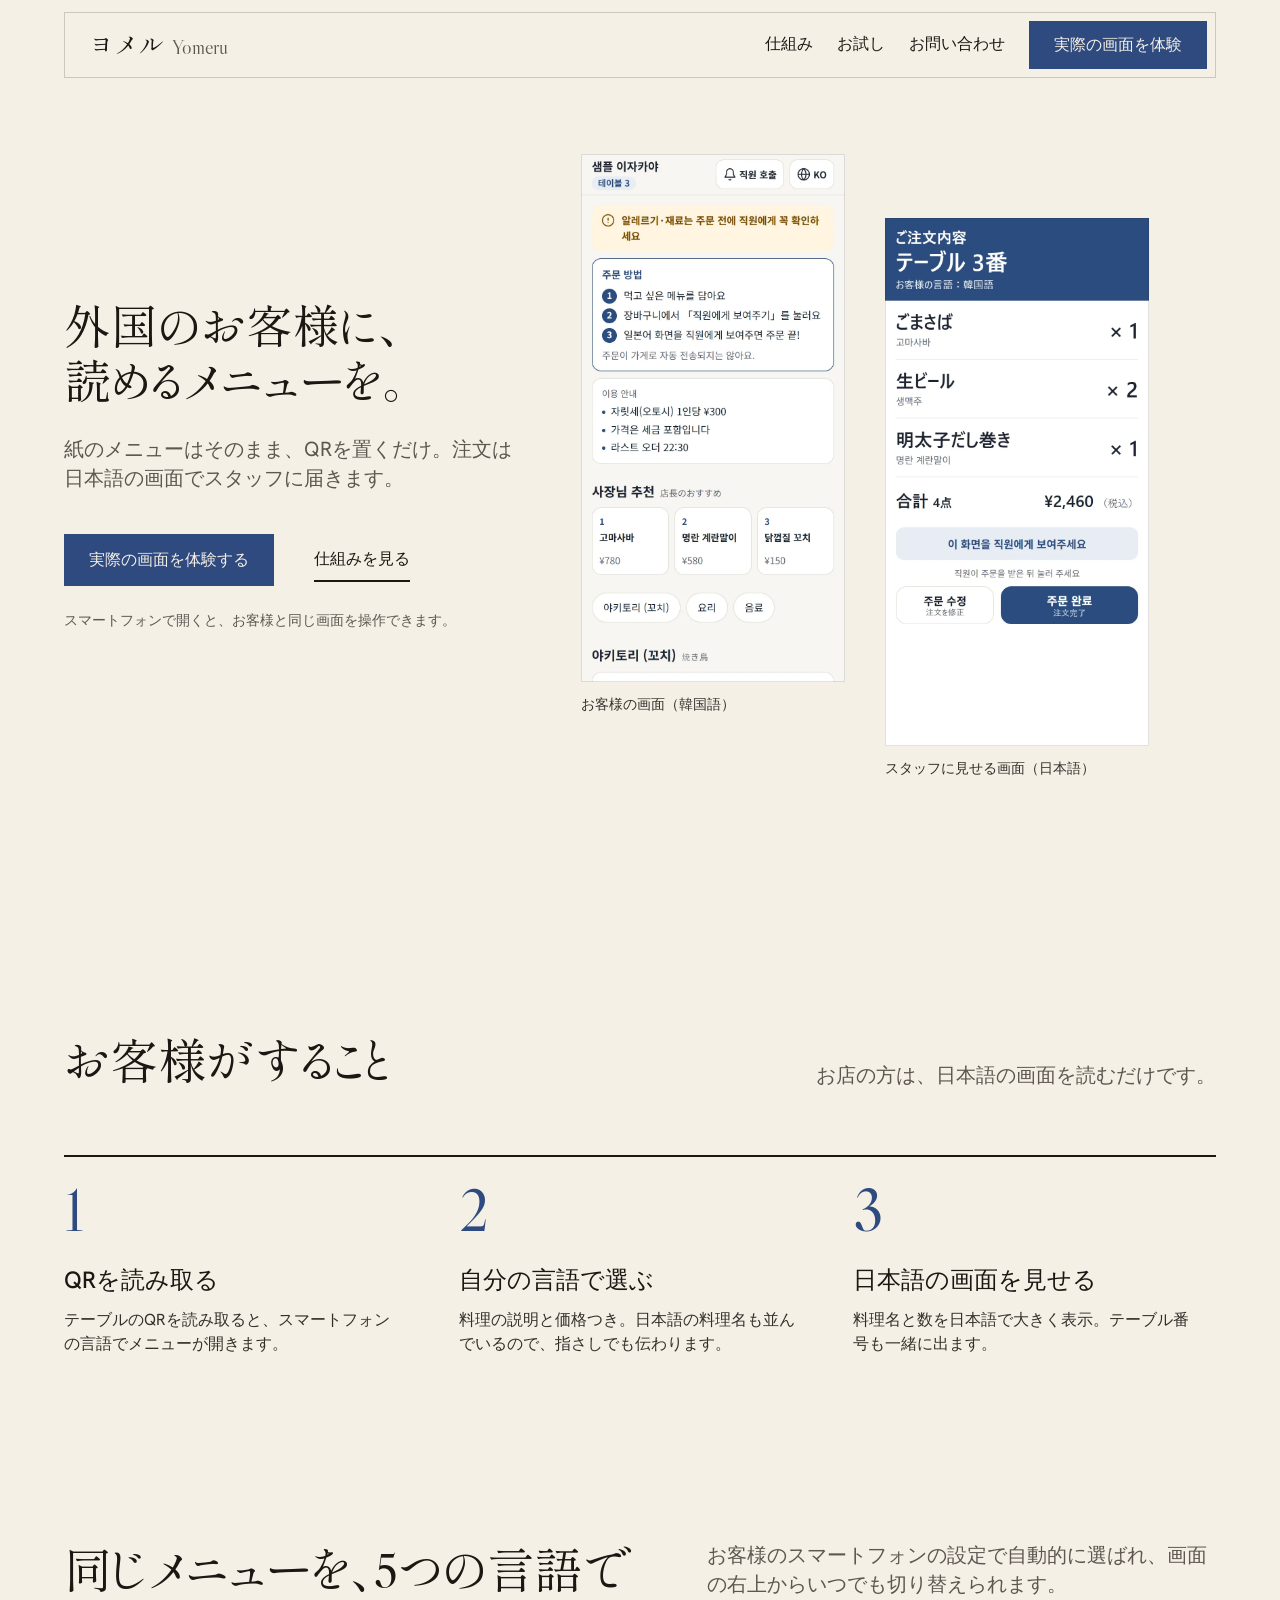
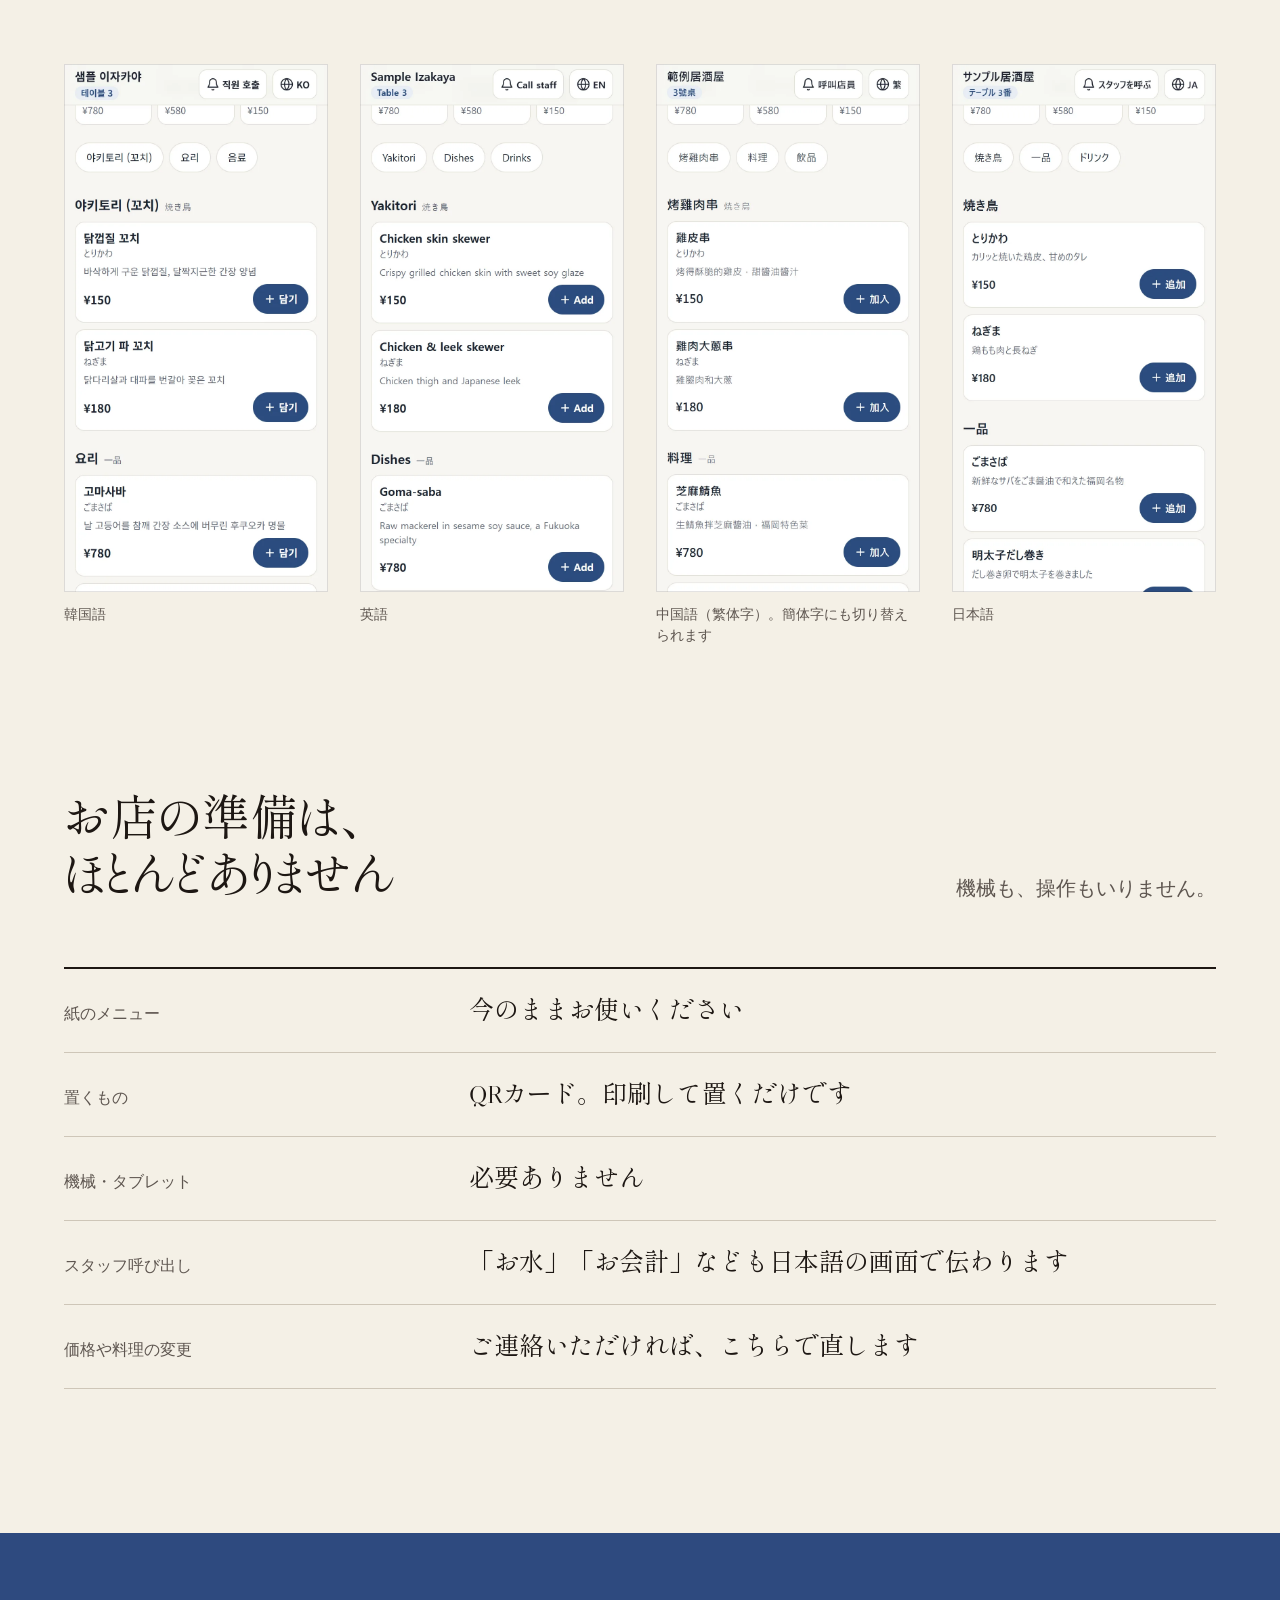
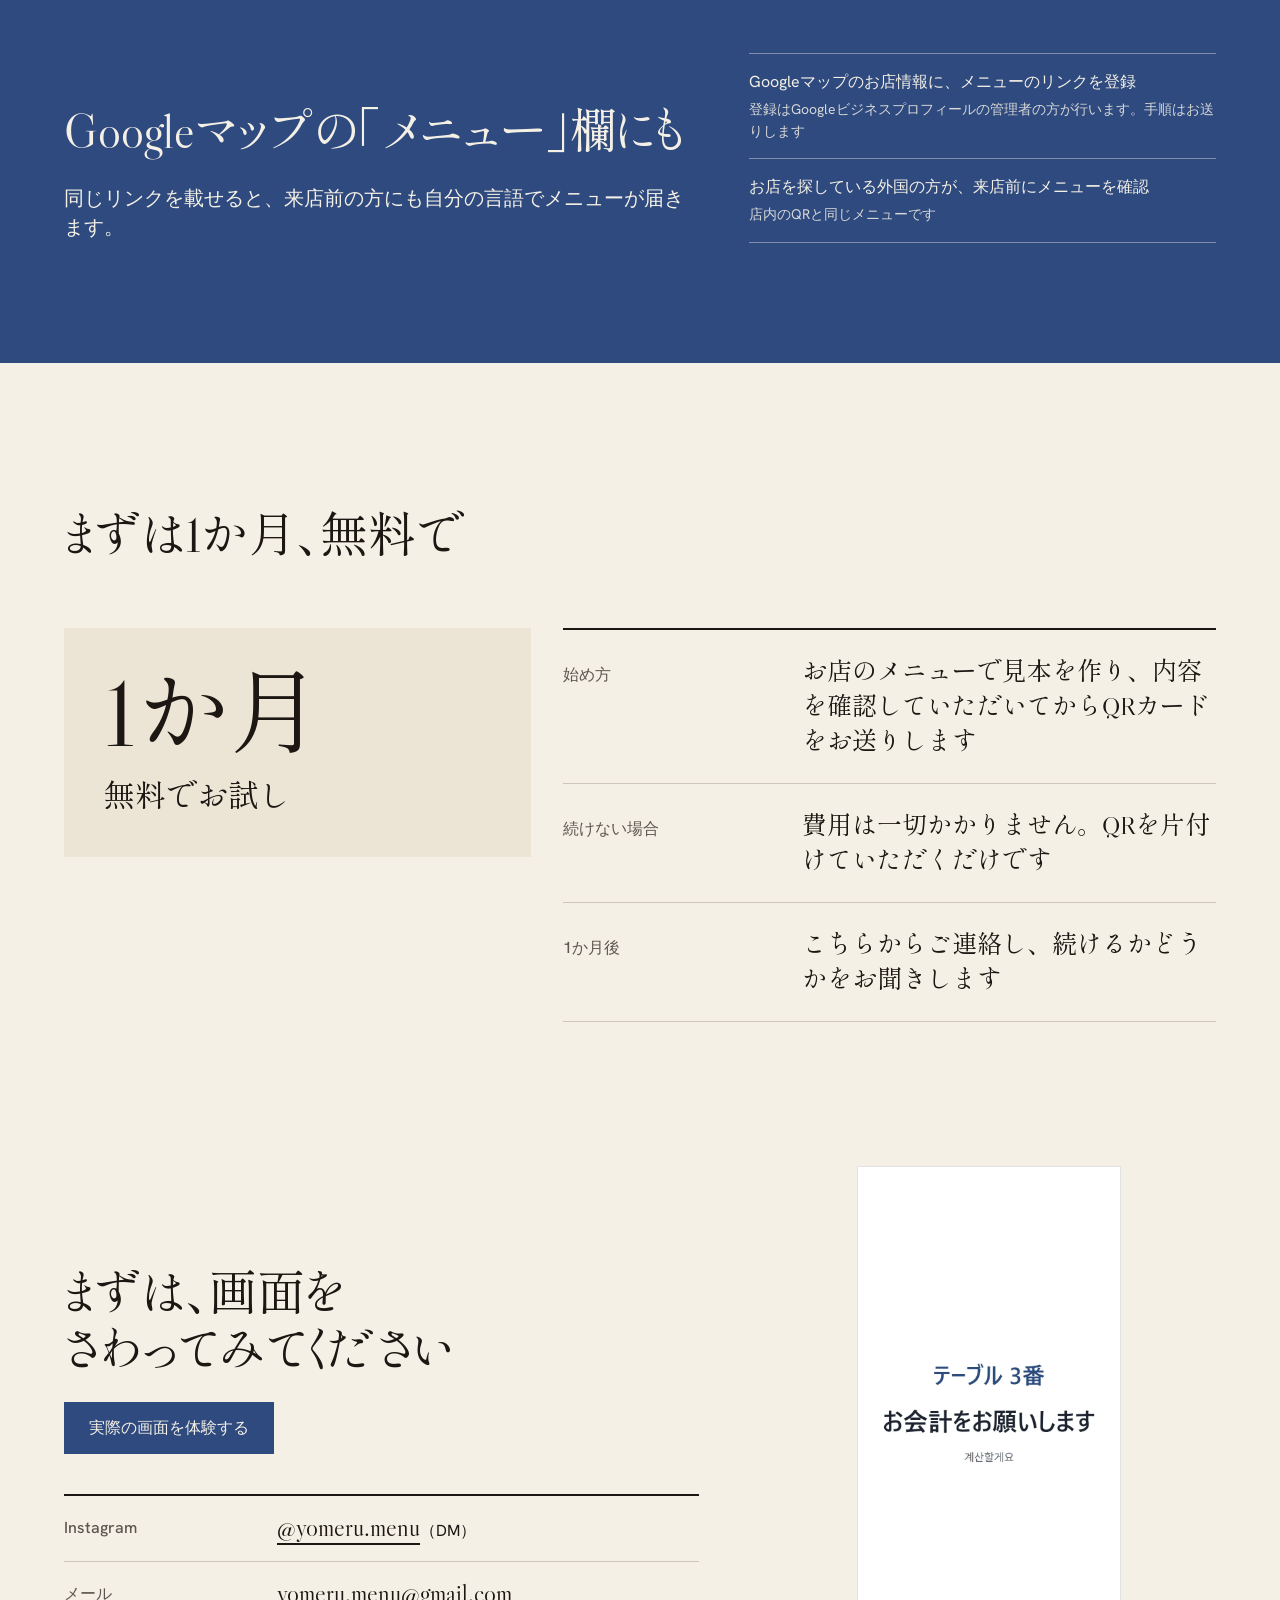
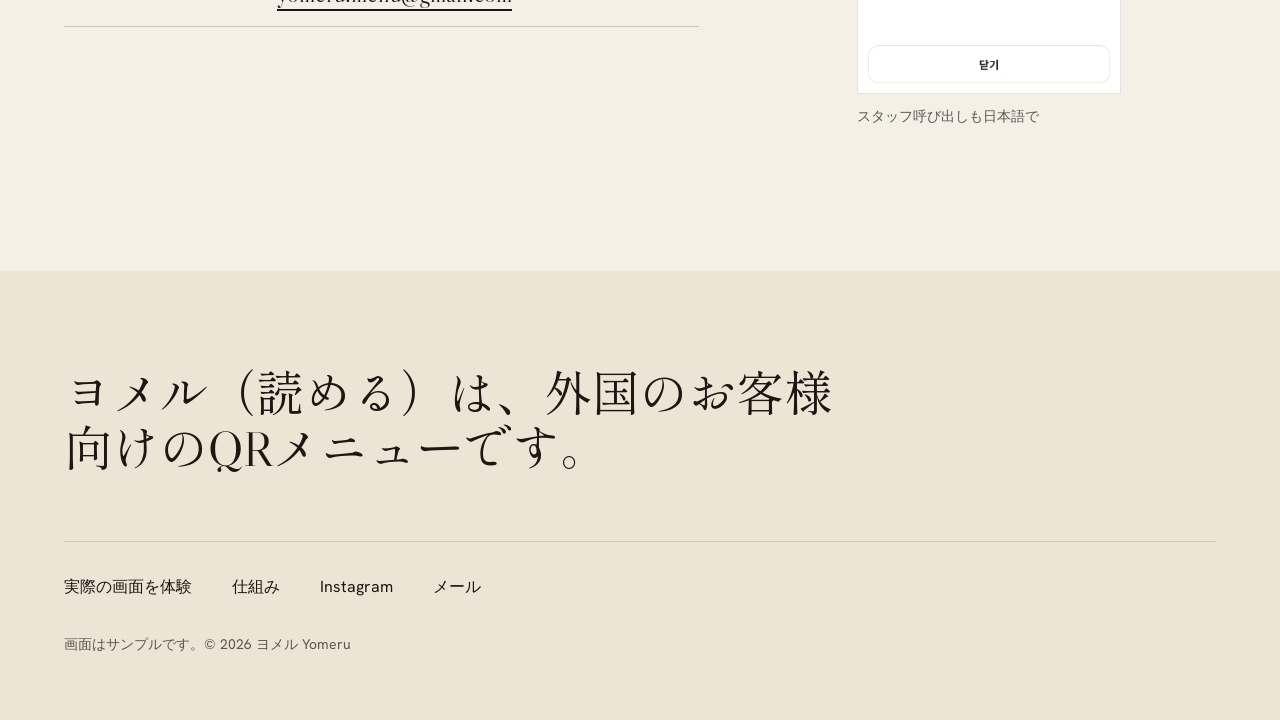
==== commit 082ef96e: "Intro page: use the sample shop for screenshots, demo links and og image Co-Authored-By: Claude Opus" ====
--- a/index.html
+++ b/index.html
@@ -31,7 +31,7 @@
       <a href="#trial">お試し</a>
       <a href="#contact">お問い合わせ</a>
     </nav>
-    <a class="btn" href="/s/torinoya/?table=3">実際の画面を体験</a>
+    <a class="btn" href="/s/sample/?table=3">実際の画面を体験</a>
   </div>
 </header>
 
@@ -42,7 +42,7 @@
         <h1 id="hero-title">外国のお客様に、<br>読めるメニューを。</h1>
         <p class="lead">紙のメニューはそのまま、QRを置くだけ。注文は日本語の画面でスタッフに届きます。</p>
         <div class="actions">
-          <a class="btn" href="/s/torinoya/?table=3">実際の画面を体験する</a>
+          <a class="btn" href="/s/sample/?table=3">実際の画面を体験する</a>
           <a class="link" href="#how">仕組みを見る</a>
         </div>
         <p class="hero__note">スマートフォンで開くと、お客様と同じ画面を操作できます。</p>
@@ -53,7 +53,7 @@
           <figcaption>お客様の画面（韓国語）</figcaption>
         </figure>
         <figure class="shot">
-          <img src="lp/img/staff.webp" width="780" height="1560" alt="スタッフに見せる日本語の注文画面。テーブル3番、もも塩焼き×1、サントリー生ビール×2、おにぎり×1、合計4点" fetchpriority="high">
+          <img src="lp/img/staff.webp" width="780" height="1560" alt="スタッフに見せる日本語の注文画面。テーブル3番、ごまさば×1、生ビール×2、明太子だし巻き×1、合計4点" fetchpriority="high">
           <figcaption>スタッフに見せる画面（日本語）</figcaption>
         </figure>
       </div>
@@ -91,7 +91,7 @@
       </div>
       <div class="langs">
         <figure class="shot">
-          <img src="lp/img/menu-ko-grill.webp" width="780" height="1560" alt="韓国語表示のメニュー。炭火焼きの料理が説明と価格つきで並ぶ" loading="lazy">
+          <img src="lp/img/menu-ko-grill.webp" width="780" height="1560" alt="韓国語表示のメニュー。焼き鳥の料理が説明と価格つきで並ぶ" loading="lazy">
           <figcaption>韓国語</figcaption>
         </figure>
         <figure class="shot">
@@ -165,7 +165,7 @@
       <div class="close__text">
         <h2 id="contact-title">まずは、画面をさわってみてください</h2>
         <div class="actions">
-          <a class="btn" href="/s/torinoya/?table=3">実際の画面を体験する</a>
+          <a class="btn" href="/s/sample/?table=3">実際の画面を体験する</a>
         </div>
         <dl class="contact">
           <div class="contact__row"><dt>Instagram</dt><dd><a href="https://www.instagram.com/yomeru.menu/" rel="noopener">@yomeru.menu</a>（DM）</dd></div>
@@ -184,12 +184,12 @@
   <div class="container">
     <p class="footer__line">ヨメル（読める）は、外国のお客様向けのQRメニューです。</p>
     <nav class="footer__links" aria-label="フッター">
-      <a href="/s/torinoya/?table=3">実際の画面を体験</a>
+      <a href="/s/sample/?table=3">実際の画面を体験</a>
       <a href="#how">仕組み</a>
       <a href="https://www.instagram.com/yomeru.menu/" rel="noopener">Instagram</a>
       <a href="mailto:yomeru.menu@gmail.com">メール</a>
     </nav>
-    <p class="footer__legal">見本の画面は、公開されている情報をもとに作ったものです。© 2026 ヨメル Yomeru</p>
+    <p class="footer__legal">画面はサンプルです。© 2026 ヨメル Yomeru</p>
   </div>
 </footer>
 
--- a/lp/lp.css
+++ b/lp/lp.css
@@ -1,5 +1,5 @@
 /* Hallmark · shape: Workbench (draw 2e83a8 dealt Stat-Led; swapped: no real figures to lead with) · genre: editorial · theme: Loom (deal 2/3, seed japanese-service-intro-fukuoka-68db·c5940516·2026-11-18·r0) · job: try · draw: 2e83a8
- * hero: Counter · nav: floating bar (square, Loom) · footer: statement · imagery: the product (real captures of /s/torinoya/) · signature: one order shown twice, the guest's Korean menu beside the Japanese screen the staff reads · loom: ecru, indigo set to the brand navy #2B4C7E, Japanese display in Shippori Mincho behind Caslon
+ * hero: Counter · nav: floating bar (square, Loom) · footer: statement · imagery: the product (real captures of /s/sample/) · signature: one order shown twice, the guest's Korean menu beside the Japanese screen the staff reads · loom: ecru, indigo set to the brand navy #2B4C7E, Japanese display in Shippori Mincho behind Caslon
  * axes: light/roman-serif/cool · posture: committed · contrast: pass · fold: pass · v2.0.0 */
 /* Hallmark · pre-emit critique: P4 H4 E4 S5 R4 V4 · weakest: P, a service page has little to argue; led with the one claim an owner can check in ten seconds (tap the real menu) */
 /* waive 47b: no device frame is drawn; captures sit square with the theme's 8% ink outline */
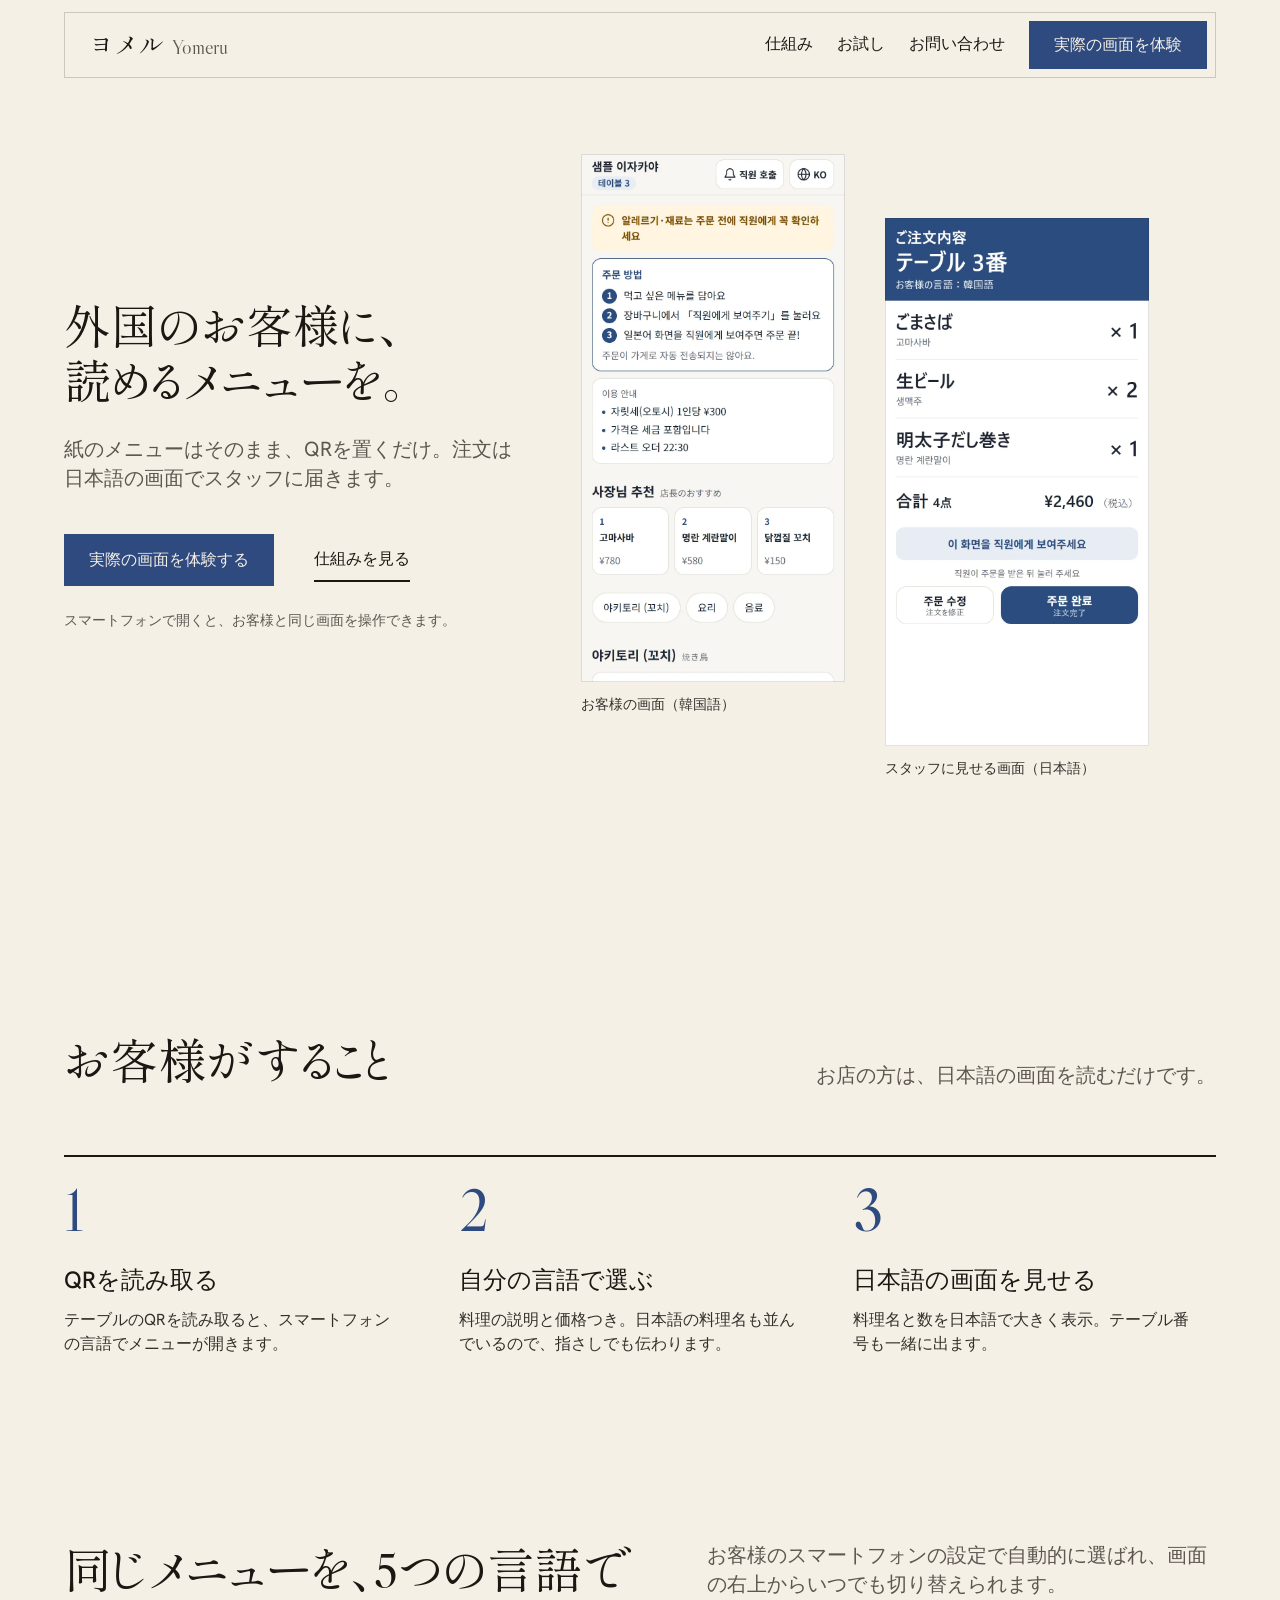
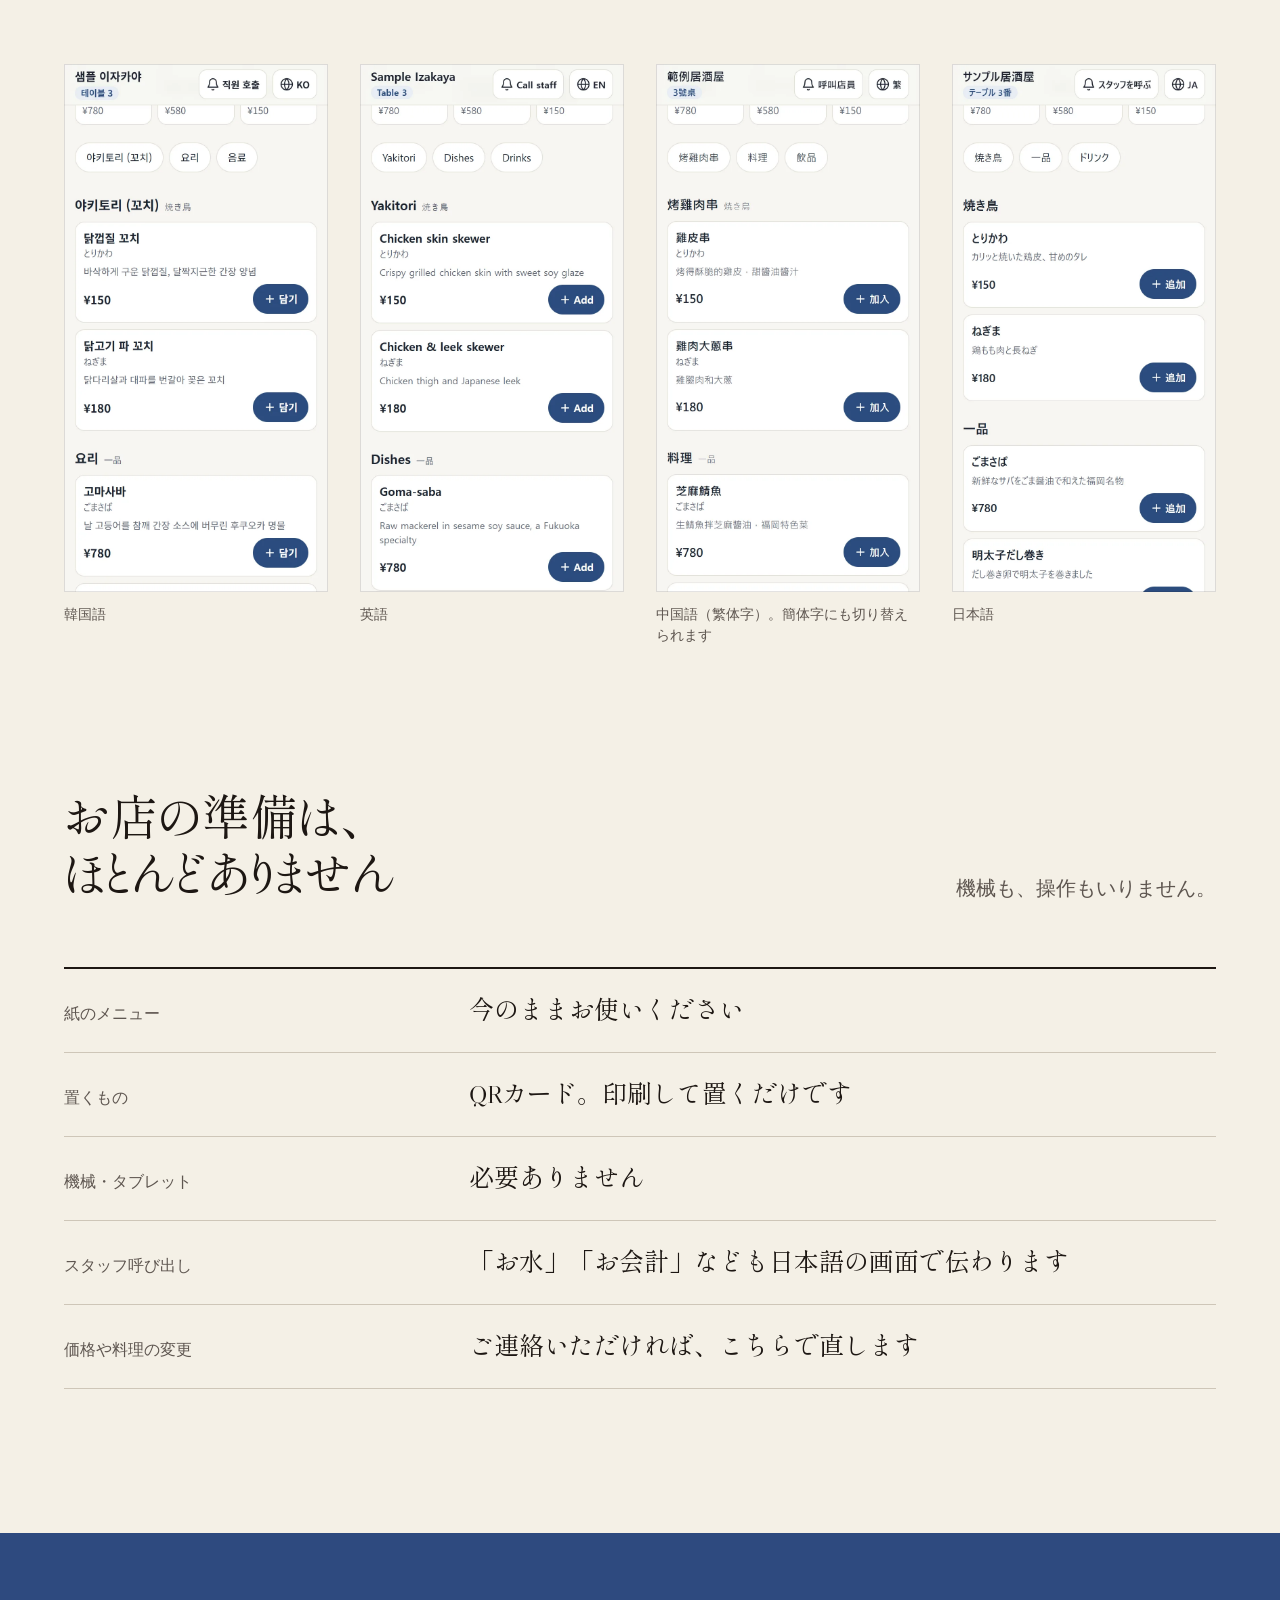
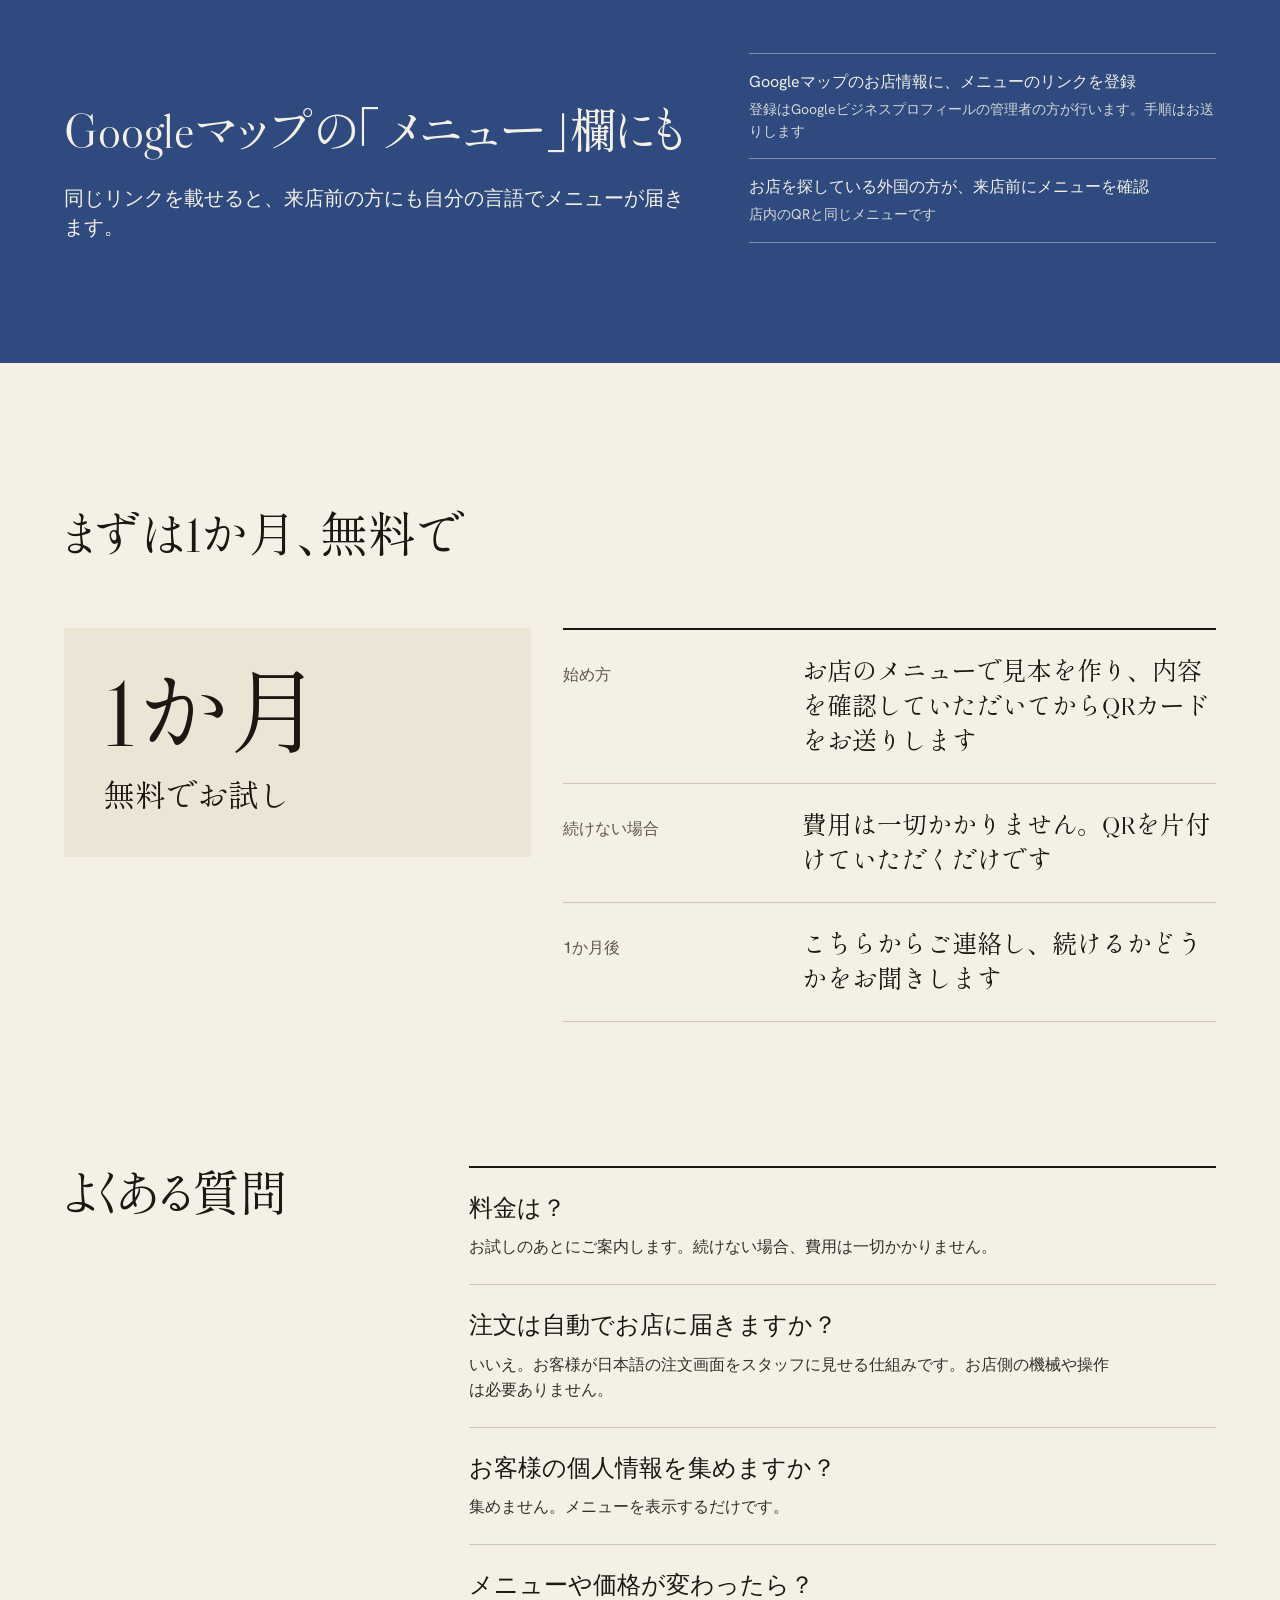
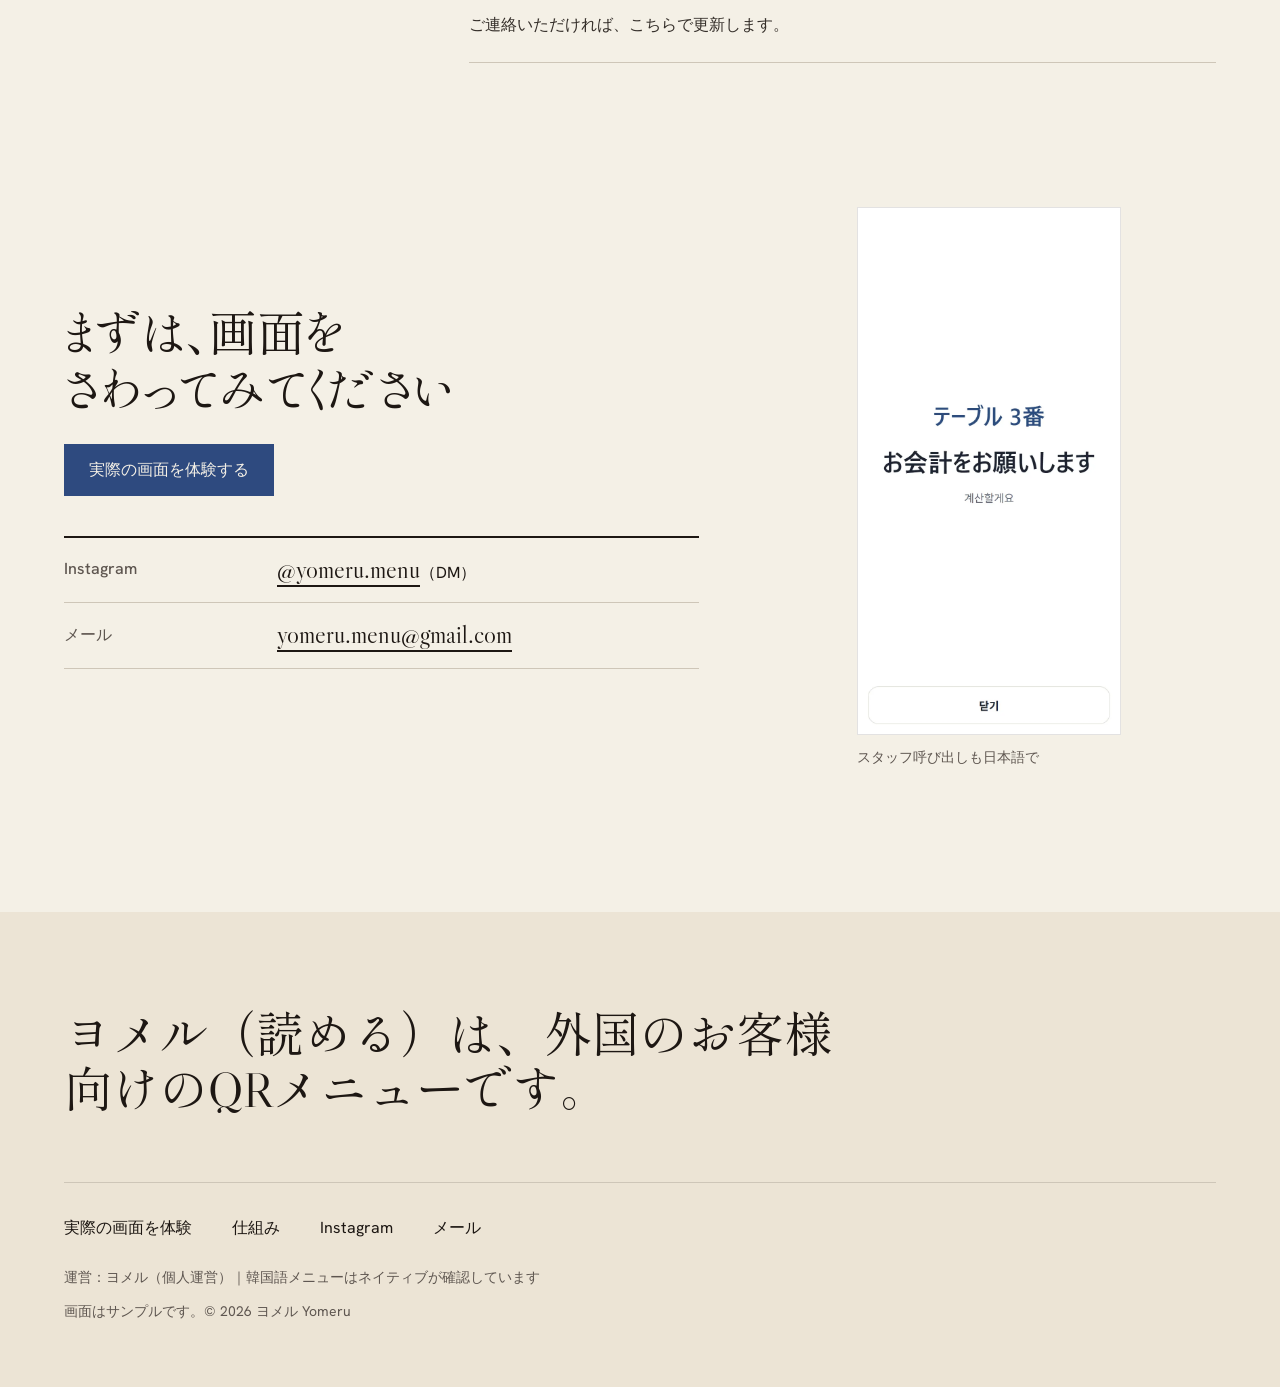
==== commit 12f28939: "Intro page: FAQ section and operator line in the footer Co-Authored-By: Claude Opus 5.5 <noreply@ant" ====
--- a/index.html
+++ b/index.html
@@ -160,6 +160,30 @@
     </div>
   </section>
 
+  <section class="section" id="faq" aria-labelledby="faq-title">
+    <div class="container faq">
+      <h2 id="faq-title">よくある質問</h2>
+      <dl class="faq__list">
+        <div class="faq__row">
+          <dt>料金は？</dt>
+          <dd>お試しのあとにご案内します。続けない場合、費用は一切かかりません。</dd>
+        </div>
+        <div class="faq__row">
+          <dt>注文は自動でお店に届きますか？</dt>
+          <dd>いいえ。お客様が日本語の注文画面をスタッフに見せる仕組みです。お店側の機械や操作は必要ありません。</dd>
+        </div>
+        <div class="faq__row">
+          <dt>お客様の個人情報を集めますか？</dt>
+          <dd>集めません。メニューを表示するだけです。</dd>
+        </div>
+        <div class="faq__row">
+          <dt>メニューや価格が変わったら？</dt>
+          <dd>ご連絡いただければ、こちらで更新します。</dd>
+        </div>
+      </dl>
+    </div>
+  </section>
+
   <section class="section" id="contact" aria-labelledby="contact-title">
     <div class="container close">
       <div class="close__text">
@@ -189,6 +213,7 @@
       <a href="https://www.instagram.com/yomeru.menu/" rel="noopener">Instagram</a>
       <a href="mailto:yomeru.menu@gmail.com">メール</a>
     </nav>
+    <p class="footer__legal">運営：ヨメル（個人運営）｜韓国語メニューはネイティブが確認しています</p>
     <p class="footer__legal">画面はサンプルです。© 2026 ヨメル Yomeru</p>
   </div>
 </footer>
--- a/lp/lp.css
+++ b/lp/lp.css
@@ -103,6 +103,13 @@
 .trial__figure p:first-child { font: 400 clamp(4rem, 6vw + 1rem, 7rem)/1 var(--font-display); }
 .trial__figure p:last-child { margin-top: var(--space-md); font: 400 var(--text-2xl)/1.3 var(--font-display); }
 
+/* questions: head beside ruled rows (Rows composition) */
+.faq { display: grid; grid-template-columns: minmax(0, 4fr) minmax(0, 8fr); gap: var(--gap-columns); align-items: start; }
+.faq__list { margin: 0; border-top: var(--rule-ink) solid var(--color-rule-ink); }
+.faq__row { display: grid; gap: var(--space-sm); padding-block: var(--space-lg); border-bottom: 1px solid var(--color-rule); }
+.faq__row dt { font: 500 var(--text-title)/1.35 var(--font-body); }
+.faq__row dd { margin: 0; color: var(--color-ink-2); max-width: 40em; }
+
 /* close: the action again beside one last screen, then how to reach us */
 .close { display: grid; grid-template-columns: minmax(0, 7fr) minmax(0, 5fr); gap: var(--space-2xl); align-items: center; padding-bottom: var(--section-gap); }
 .close__text { display: grid; gap: var(--space-lg); }
@@ -118,16 +125,17 @@
 /* footer: a statement */
 .footer { padding-block: var(--space-3xl) var(--space-2xl); background: var(--color-paper-2); }
 .footer__line { font: 400 var(--text-section)/1.15 var(--font-display); max-width: 16em; }
-.footer__links { display: flex; flex-wrap: wrap; gap: var(--space-md) var(--space-xl); margin-top: var(--space-2xl); padding-top: var(--space-lg); border-top: 1px solid var(--color-rule); }
+.footer__links { display: flex; flex-wrap: wrap; gap: var(--space-md) var(--space-xl); margin-top: var(--space-2xl); margin-bottom: var(--space-md); padding-top: var(--space-lg); border-top: 1px solid var(--color-rule); }
 .footer__links a { display: inline-flex; align-items: center; min-height: 44px; color: var(--color-ink); text-decoration: none; border-bottom: 2px solid transparent; transition: border-color var(--dur-short) var(--ease-out); }
 .footer__links a:hover { border-color: var(--color-accent); }
 .footer__links a:focus-visible { outline: 2px solid var(--color-focus); outline-offset: 3px; }
-.footer__legal { margin-top: var(--space-lg); font-size: var(--text-sm); color: var(--color-muted); }
+.footer__legal { margin-top: var(--space-sm); font-size: var(--text-sm); color: var(--color-muted); }
 
 @media (max-width: 60rem) {
   :root { --shot-w: 240px; }
   .nav__links { display: none; }
-  .hero__grid, .trial, .close, .band__grid, .head--split { grid-template-columns: minmax(0, 1fr); }
+  .hero__grid, .trial, .close, .band__grid, .head--split, .faq { grid-template-columns: minmax(0, 1fr); }
+  .faq h2 { margin-bottom: var(--space-lg); }
   .langs { grid-template-columns: repeat(2, minmax(0, 1fr)); }
   .hero__grid { min-height: 0; gap: var(--space-2xl); }
   .head--split .lead { justify-self: start; }
